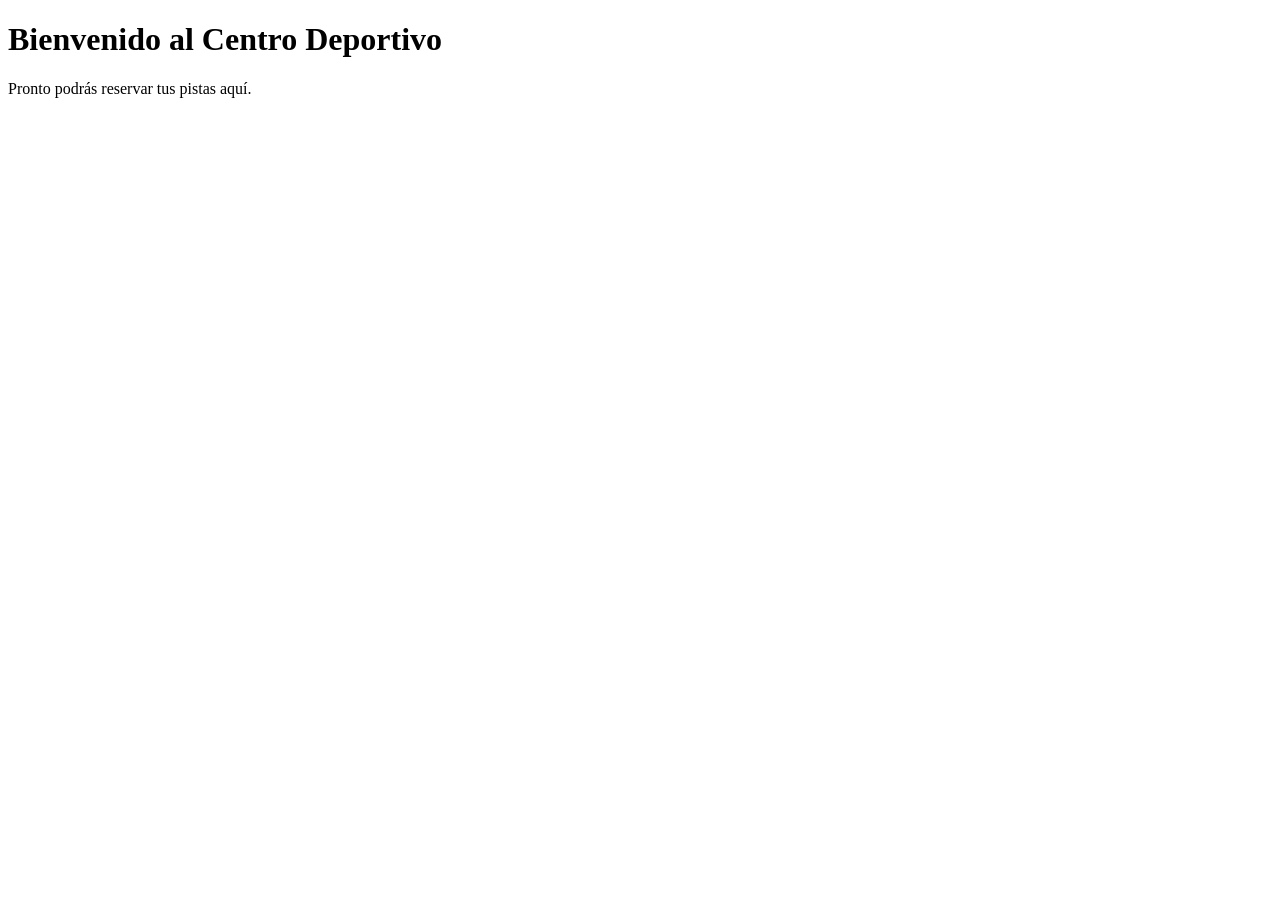
==== frontend/index.html @ 4c851cce "Merge branch 'main' of https://github.com/Javi9543/--CodeCenter--- into develop" ====
<!DOCTYPE html>
<html lang="es">
<head>
    <meta charset="UTF-8">
    <title>Reserva Deportiva</title>
    <link rel="stylesheet" href="css/style.css">
</head>
<body>
    <h1>Bienvenido al Centro Deportivo</h1>
    <p>Pronto podrás reservar tus pistas aquí.</p>
</body>
</html>
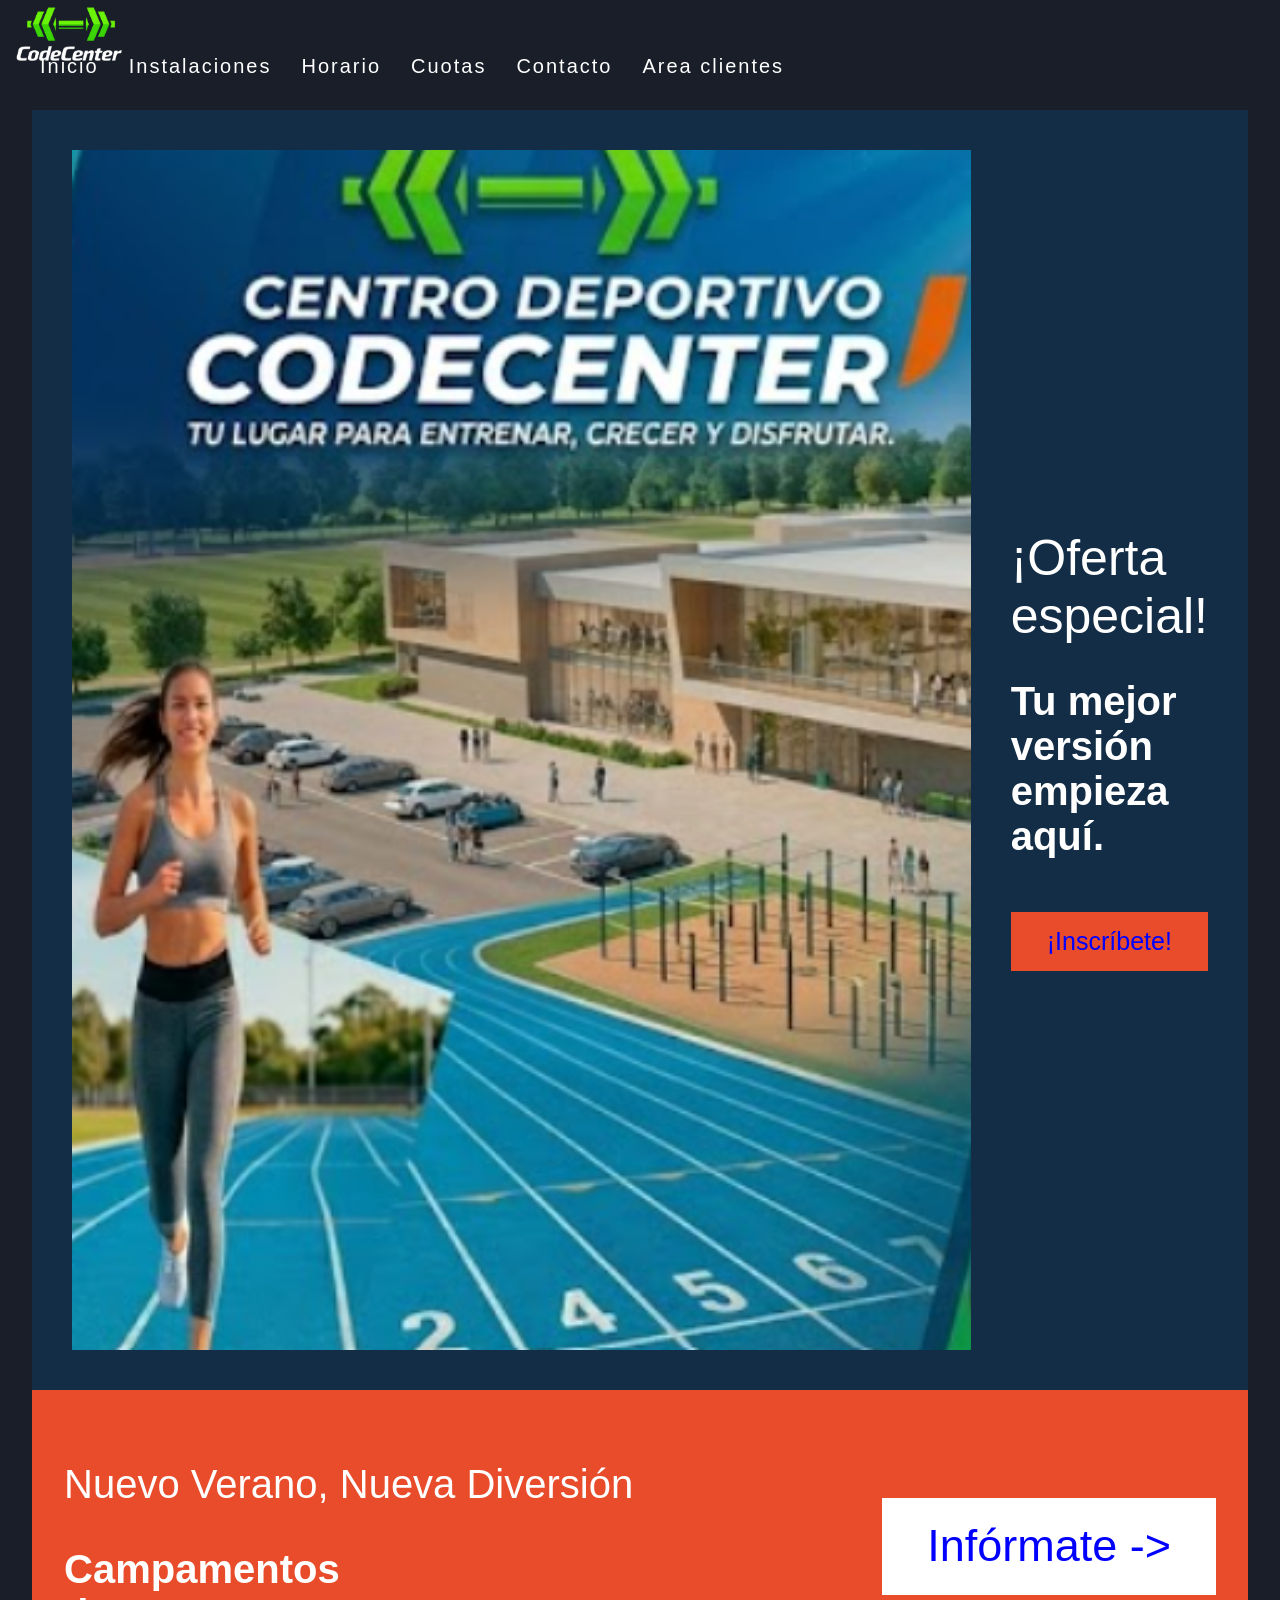
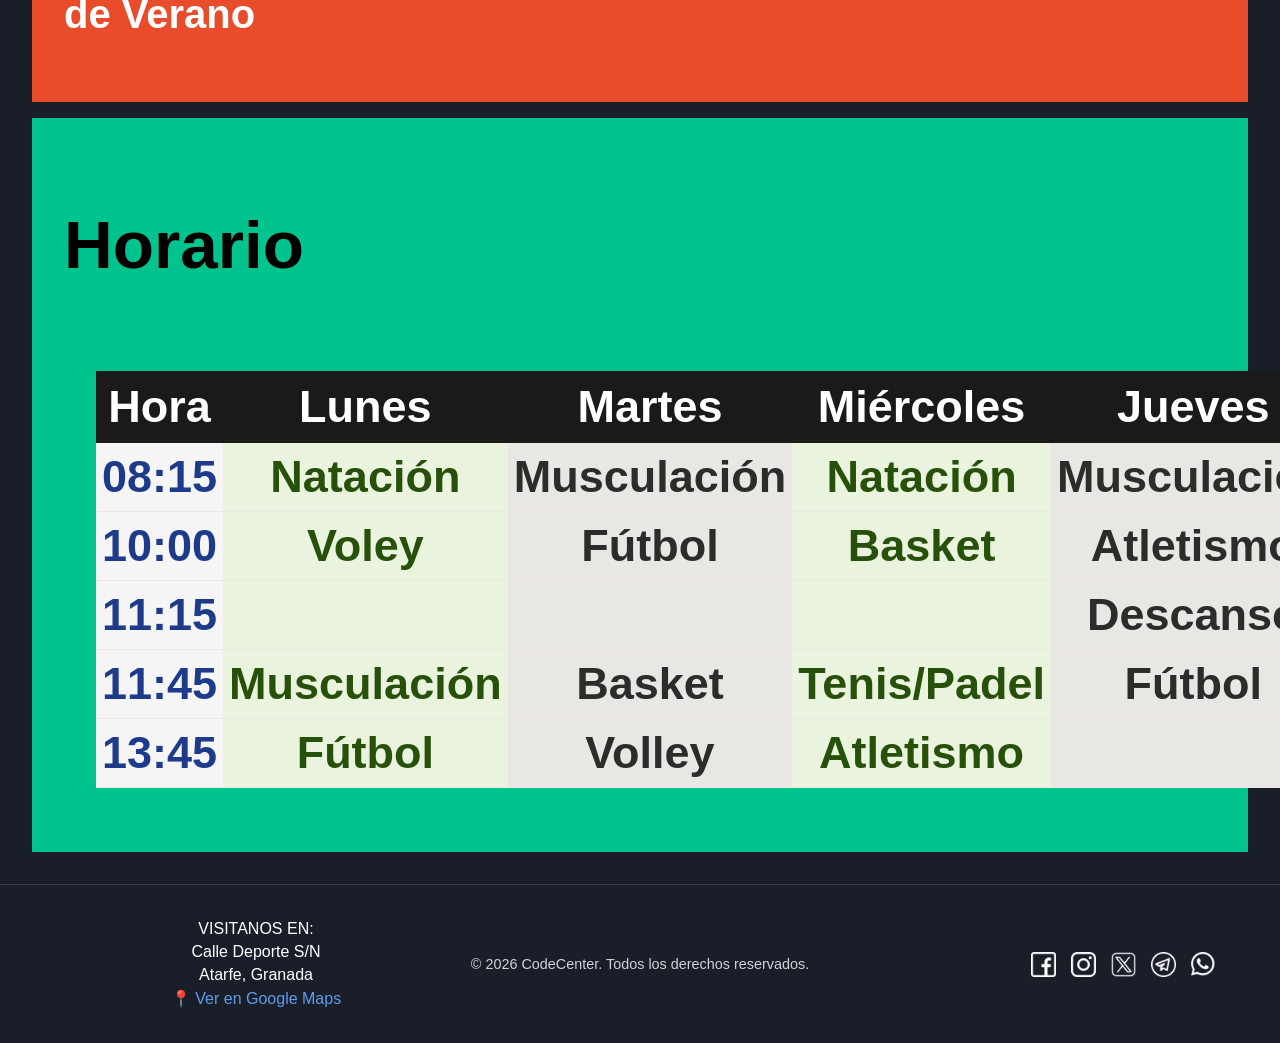
==== commit a8f7070b: "modificaciones para unificar el desastre" ====
--- a/frontend/index.html
+++ b/frontend/index.html
@@ -1,12 +1,191 @@
 <!DOCTYPE html>
 <html lang="es">
 <head>
-    <meta charset="UTF-8">
-    <title>Reserva Deportiva</title>
-    <link rel="stylesheet" href="css/style.css">
+  <meta charset="UTF-8" />
+  <meta name="viewport" content="width=device-width, initial-scale=1.0"/>
+  <link rel="stylesheet" href="./css/index.css">
+  <title>CodeCenter</title>
+
 </head>
 <body>
-    <h1>Bienvenido al Centro Deportivo</h1>
-    <p>Pronto podrás reservar tus pistas aquí.</p>
+
+  <nav class="navbar">
+
+        <div class="logo">
+            <img src="img/logo.png">
+        </div>
+
+        <ul class="nav-menu">
+            <li><a href="index.html">Inicio</a></li>
+            <li><a href="instalaciones.html">Instalaciones</a></li>
+            <li><a href="horario.html">Horario</a></li>
+            <li><a href="cuotas.html">Cuotas</a></li>
+            <li><a href="contacto.html">Contacto</a></li>
+            <li><a href="login.html">Area clientes</a></li>
+        </ul>
+
+        <div class="menu-toggle" id="mobile-menu">
+            <span></span>
+            <span></span>
+            <span></span>
+        </div>
+    </nav>
+  <nav>
+    
+<span></span>
+
+<span></span>
+
+<span></span>
+
+</div>
+
+</nav>
+  </nav>
+
+  <main>
+
+<section class="banner-promo">
+
+  <div class="banner-left">
+    <div class="banner-container">
+      <div class="carrusel">
+        <div class="carrusel-fotos">
+          <img src="imagenes/banner1.png" alt="Descripción 1">
+          <img src="imagenes/banner3.png" alt="Descripción 2">
+          <img src="imagenes/banner2.png" alt="Descripción 3">
+        </div>
+      </div>
+    </div>
+  </div>
+
+  <div class="banner-right">
+    <span class="banner-tag">¡Oferta especial!</span>
+    <h1 class="banner-title">Tu mejor<br>versión<br>empieza aquí.</h1>
+    <button class="btn-inscribete"><a href ="login.html">¡Inscríbete! </a></button>
+  </div>
+
+</section>
+
+</section>
+
+    <section class="campamentos">
+      <div>
+        <p class="camp-label">Nuevo Verano, Nueva Diversión</p>
+        <h2 class="camp-title">Campamentos<br/>de Verano</h2>
+      </div>
+      <button class="btn-informate"><a href="instalaciones.html">Infórmate -></a> </button>
+    </section>
+
+    <section class="horario-section">
+      <div class="horario-header">
+        <h2>Horario</h2>
+      </div>
+      <section class="horario-section">
+  <div class="horario-tabla-wrapper">
+    <table class="horario-tabla">
+      <thead>
+        <tr>
+          <th>Hora</th>
+          <th>Lunes</th>
+          <th>Martes</th>
+          <th>Miércoles</th>
+          <th>Jueves</th>
+          <th>Viernes</th>
+          <th>Sábado</th>
+          <th>Domingo</th>
+        </tr>
+      </thead>
+      <tbody>
+        <tr>
+          <td class="hora">08:15</td>
+          <td class="natacion">Natación</td>
+          <td class="musculacion">Musculación</td>
+          <td class="natacion">Natación</td>
+          <td class="musculacion">Musculación</td>
+          <td class="natacion">Natación</td>
+          <td class="musculacion">Fútbol</td>
+          <td class="natacion">Tennis/padel</td>
+          <td></td>
+        </tr>
+
+        <tr>
+          <td class="hora">10:00</td>
+          <td class="natacion">Voley</td>
+          <td class="musculacion">Fútbol</td>
+          <td class="natacion">Basket</td>
+          <td class="musculacion">Atletismo</td>
+          <td class="natacion">Musculación</td>
+          <td class="musculacion">Volley</td>
+          <td class="natacion">Fútbol</td>
+          <td></td>
+        </tr>
+
+           <tr>
+          <td class="hora">11:15</td>
+          <td class="natacion"></td>
+          <td class="musculacion"></td>
+          <td class="natacion"></td>
+          <td class="musculacion">Descanso</td>
+          <td class="natacion"></td>
+          <td class="musculacion"></td>
+          <td class="natacion"></td>
+          <td></td>
+        </tr>
+
+        <tr>
+          <td class="hora">11:45</td>
+          <td class="natacion">Musculación</td>
+          <td class="musculacion">Basket</td>
+          <td class="natacion">Tenis/Padel</td>
+          <td class="musculacion">Fútbol</td>
+          <td class="natacion">Volley</td>
+          <td class="musculacion">Musculación</td>
+          <td class="natacion">Natación</td>
+          <td></td>
+        </tr>
+
+           <tr>
+          <td class="hora">13:45</td>
+          <td class="natacion">Fútbol</td>
+          <td class="musculacion">Volley</td>
+          <td class="natacion">Atletismo</td>
+          <td class="musculacion"></td>
+          <td class="natacion">Tenis/Padel</td>
+          <td class="musculacion">Natación</td>
+          <td class="natacion">Musculación</td>
+          <td></td>
+        </tr>
+        
+      </tbody>
+    </table>
+  </div>
+</section>
+      <div class="horario-futbol">
+     </div>
+    
+
+  </main>
+
+  <footer>
+        <address >
+            <p>VISITANOS EN:</p>
+            <p>Calle Deporte S/N</p>
+            <p>Atarfe, Granada</p>
+            <p><a href="https://maps.app.goo.gl/YENijyQXo9Ayx89B7" target="_blank" style="color: #5D9CEC; text-decoration: none;">📍 Ver en Google Maps</a></p>
+        </address>
+
+        <div class="footer-centro">
+            <p>&copy; 2026 CodeCenter. Todos los derechos reservados.</p>
+        </div>
+
+        <div class="footer-redes">
+            <img src="img/facebook.png" alt="FB">
+            <img src="img/instagram.png" alt="IG">
+            <img src="img/twiter.png" alt="TW">
+            <img src="img/telegram.png"  alt="TG">
+            <img src="img/whatsapp.png" alt="WA">
+        </div>
+    </footer>
 </body>
-</html>
+</html>
--- a/frontend/css/index.css
+++ b/frontend/css/index.css
@@ -0,0 +1,327 @@
+
+body {
+  font-family: 'DM Sans', sans-serif;
+  background-color: #191E29;
+  margin: 0;
+}
+* --- Menú superior --- */
+.navbar {
+    display: flex;
+    justify-content: space-between;
+    align-items: center;
+    background-color: #191e29; 
+    padding: 0.5rem 5%;
+    color: white;
+    position: sticky;
+    top: 0;
+    z-index: 1000;
+}
+
+.logo img {
+    height: 70px;
+    display: block;
+}
+
+.nav-menu {
+    display: flex;
+    list-style: none;
+    gap: 30px;
+    margin: 0;
+}
+
+.usuario-logeado{
+    margin-left: 21vw; /* Esto crea un hueco flexible que empuja al usuario a la derecha */
+}
+
+.nav-menu a {
+    text-decoration: none;
+    cursor: pointer;
+    font-weight: 500;
+    transition: color 0.3s;
+    font-size: 1.25rem;
+    color:white;
+    letter-spacing: 2px;
+    display: block; 
+    position: relative;
+    z-index: 10;
+}
+
+.nav-menu a:hover {
+    color: grey;
+}
+
+@keyframes carrusel-automatico {
+  0%, 25% { transform: translateX(0); }
+  33%, 58% { transform: translateX(-33.333%); }
+  66%, 91% { transform: translateX(-66.666%); }
+  100% { transform: translateX(0); }
+}
+.logo { 
+  height: 55px;   
+  font-size: 50px;       
+  width: auto;
+  display: block;
+  color:#01C38D;
+}
+
+.nav-nav {
+  display: flex;
+  gap: 1.5em;
+  list-style: none;
+  color:#01C38D;
+  font-size: 25px;
+  cursor: pointer;
+  font-weight: 200;
+  transition: color 0.3s;
+  text-transform: uppercase;
+  z-index: 10;
+  justify-content: space-between;
+}
+
+
+.nav-nav li {
+  display: flex;
+  align-items: center;
+  color: #01C38D;
+  margin-right: 50px;
+  transition: color 0.3s;
+}
+
+a {
+  color:blue;
+  text-decoration: none;
+}
+
+.navi {
+    font-family:bold;
+    display: flex;
+    list-style: none;
+    gap: 60px;
+    color:blue;
+}
+
+nav img {
+  height: 200px;    
+  display: block;
+  margin-right: 30em;
+}
+
+.nav-links a {
+  color: #ccc;
+  text-decoration: none;
+  font-size: 0.9em;
+}
+
+.nav-links a:hover {
+  color: #01C38D;
+}
+.banner-promo {
+  display: flex;
+  justify-content: center;
+  align-items: center;
+  gap: 40px;
+  background: #132D46;
+  padding: 40px;
+  min-height: 70vh;
+}
+
+.banner-left {
+  display: flex;
+  flex-direction: column;
+  align-items: center;
+}
+
+.banner-container {
+  display: flex;
+  justify-content: center;
+  align-items: center;
+}
+
+.carrusel {
+  width: 100%;
+  height: 1200px;
+  overflow: hidden;
+}
+
+.carrusel-fotos {
+  display: flex;
+  width: 300%;
+  height: 100%;
+  animation: carrusel-automatico 12s infinite ease-in-out;
+}
+
+.carrusel-fotos img {
+  width: 53.333%;
+  height: 100%;
+  object-fit: cover;
+  object-position: center;
+}
+
+.banner-sub {
+  margin-top: 20px;
+  color: white;
+  font-size: 20px;
+  text-align: center;
+}
+
+.banner-right {
+  display: flex;
+  flex-direction: column;
+  justify-content: center;
+}
+
+.btn-inscribete {
+  margin-top: 20px;
+  background: #e84c2b;
+  color: white;
+  border: none;
+  padding: 15px 25px;
+  font-size: 25px;
+  cursor: pointer;
+}
+
+main {
+  padding: 2em;
+}
+
+.banner-tag {
+ font-size: 50px;
+ color: white;
+}
+
+.banner-title {
+  font-family: 'Syne', sans-serif;
+  font-size: 2.5rem;
+  color: white;
+}
+
+.banner-title em {
+  color: #e84c2b;
+  font-style: normal;
+}
+
+
+.campamentos {
+  background: #e84c2b;
+  color: white;
+  padding: 2em;
+  margin-bottom: 1em;
+  display: flex;
+  justify-content: space-between;
+  align-items: center;
+}
+.camp-label {
+  font-size: 40px;
+}
+
+.camp-title {
+  font-size: 40px;
+}
+
+.btn-informate {
+  background: white;
+  color: #e84c2b;
+  border: none;
+  padding: 0.5em 1em;
+  cursor: pointer;
+  font-size: 45px;
+}
+
+
+.horario-section {
+  background: #01C38D;
+  padding: 2rem;
+}
+
+.horario-header {
+  font-size: 45px;
+}
+
+.horario-tabla { width: 100%; border-collapse: collapse; font-size: 45px; }
+
+.horario-tabla th {
+  background: #1a1a18;
+  color: white;
+  padding: 10px 8px;
+  text-align: center;
+}
+
+.horario-tabla td {
+  padding: 8px 6px;
+  text-align: center;
+  border-bottom: 1px solid #ebe8e0;
+  font-weight: 600;
+}
+
+.horario-tabla td.hora        { background: whitesmoke; color: #1e3a8a; }
+.horario-tabla td.futbol      { background: #DBEAFE; color: #1e3a8a; }
+.horario-tabla td.basket      { background: #FAECE7; color: #712B13; }
+.horario-tabla td.padel       { background: #E1F5EE; color: #085041; }
+.horario-tabla td.tenis       { background: #EEEDFE; color: #3C3489; }
+.horario-tabla td.voley       { background: #FBEAF0; color: #72243E; }
+.horario-tabla td.atletismo   { background: #FAEEDA; color: #633806; }
+.horario-tabla td.natacion    { background: #EAF3DE; color: #27500A; }
+.horario-tabla td.musculacion { background: #e8e7e4; color: #2C2C2A; }
+
+/* --- FOOTER --- */
+footer {
+    background-color: #191e29;
+    color: white;
+    padding: 30px 5%;
+    display: flex; /* Activamos el modo flexible */
+    justify-content: space-between; /* Uno a cada punta y otro al centro */
+    align-items: center; /* Centrados verticalmente entre sí */
+    border-top: 1px solid #2c3e50;
+}
+
+/* 1. Bloque Dirección */
+footer address{
+    font-style: normal; /* Para que el texto de address no salga en cursiva */
+    flex: 1; /* Ocupa 1 parte del espacio */
+    text-align: center;
+}
+
+address p {
+    margin: 5px 0;
+}
+
+/* 2. Bloque Centro (Copyright) */
+.footer-centro {
+    flex: 1;
+    text-align: center;
+    font-size: 0.9rem;
+    opacity: 0.8;
+}
+
+/* 3. Bloque Redes (Derecha) */
+.footer-redes {
+    flex: 1;
+    display: flex;
+    justify-content: flex-end; /* Empuja los iconos a la derecha del todo */
+    gap: 15px; /* Espacio entre iconos */
+}
+
+.footer-redes img {
+    width: 25px; /* Tamaño de los iconos */
+    height: 25px;
+    filter: brightness(0) invert(1); /* Truco: pone los iconos negros en blanco */
+    transition: transform 0.3s ease;
+}
+
+.footer-redes img:hover {
+    transform: scale(1.2); /* Se agrandan un poquito al pasar el ratón */
+}
+
+/* El enlace del mail en azulito como tus tarjetas */
+.footer-contacto a {
+    color: #5D9CEC;
+    text-decoration: none;
+}
+
+/* Responsive para pantallas pequeñas */
+@media (max-width: 768px) {
+    .footer-content {
+        flex-direction: column;
+        text-align: center;
+    }
+}
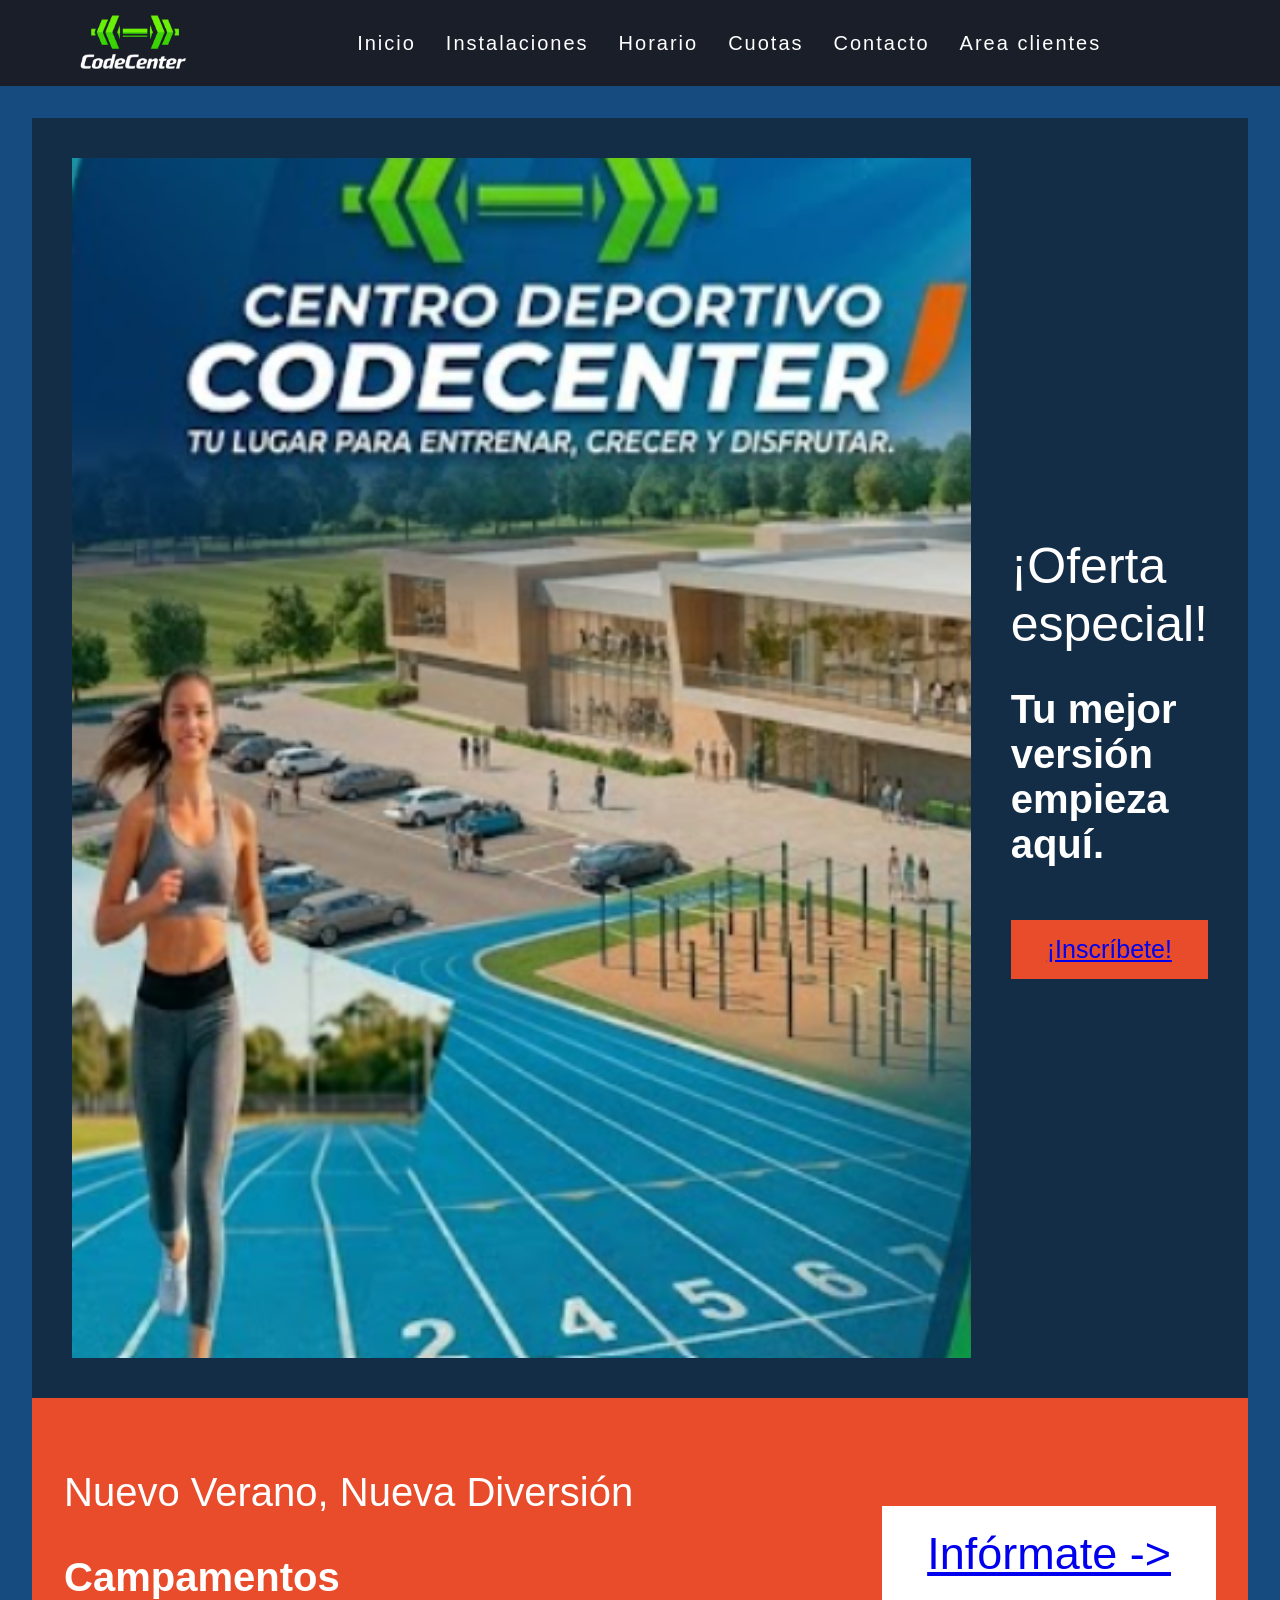
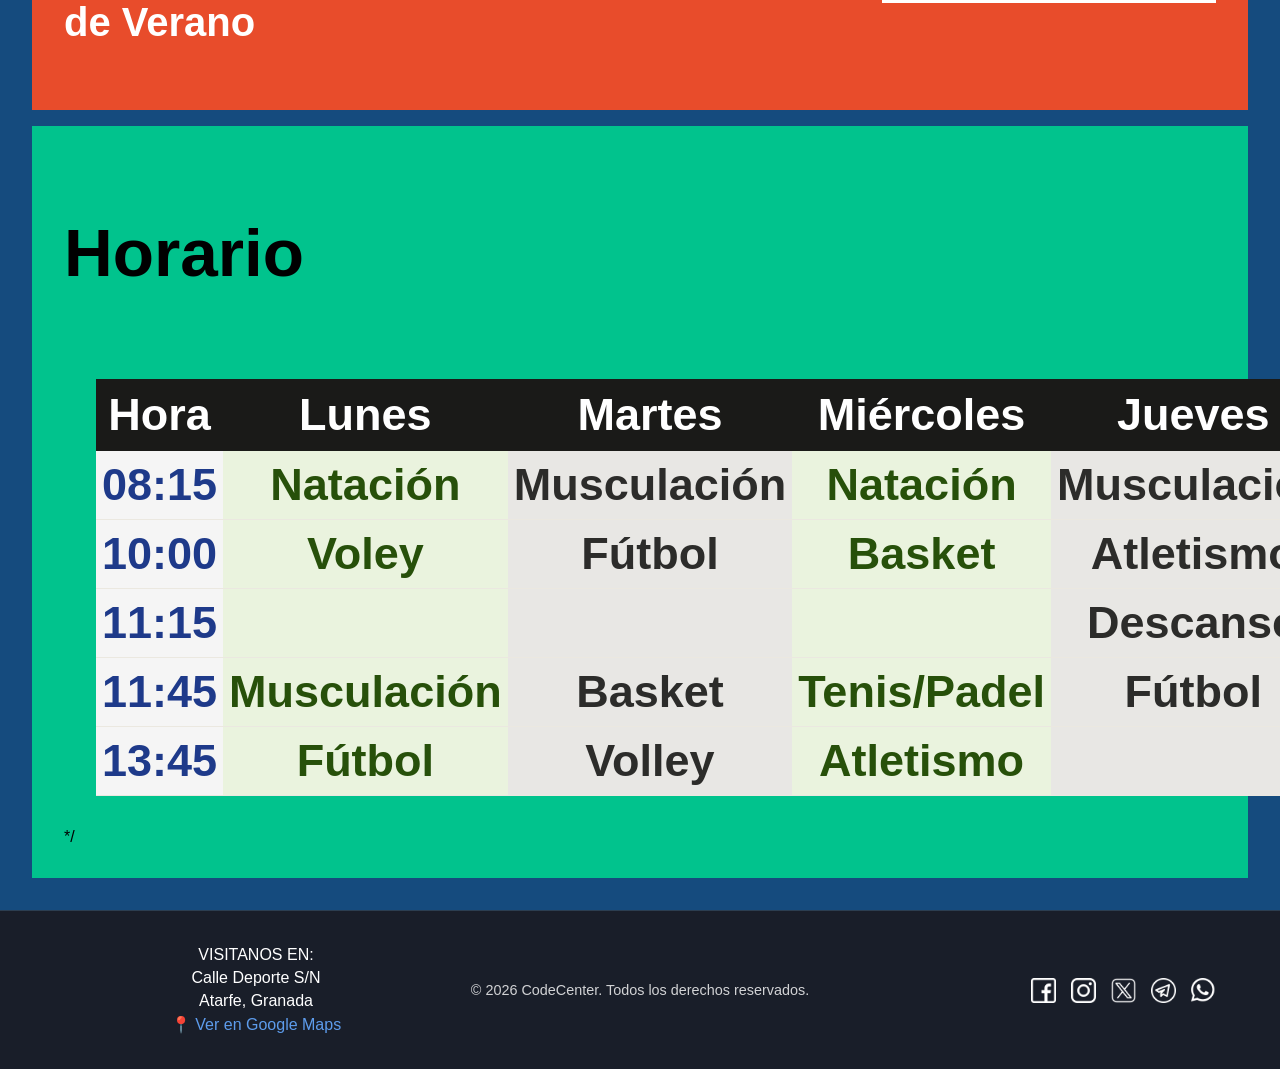
==== commit 7bd23543: "ajusto componentes.js en el cual, creo aqui la barra de navegacion y el footer, para llamarlo desde " ====
--- a/frontend/index.html
+++ b/frontend/index.html
@@ -3,189 +3,143 @@
 <head>
   <meta charset="UTF-8" />
   <meta name="viewport" content="width=device-width, initial-scale=1.0"/>
-  <link rel="stylesheet" href="./css/index.css">
+  <link rel="stylesheet" href="css/index.css">
+  <link rel="stylesheet" href="css/global.css">
   <title>CodeCenter</title>
 
 </head>
+
 <body>
 
-  <nav class="navbar">
+  <header data-nav="general"></header>
+    
 
-        <div class="logo">
-            <img src="img/logo.png">
-        </div>
+    <main>
 
-        <ul class="nav-menu">
-            <li><a href="index.html">Inicio</a></li>
-            <li><a href="instalaciones.html">Instalaciones</a></li>
-            <li><a href="horario.html">Horario</a></li>
-            <li><a href="cuotas.html">Cuotas</a></li>
-            <li><a href="contacto.html">Contacto</a></li>
-            <li><a href="login.html">Area clientes</a></li>
-        </ul>
+  <section class="banner-promo">
 
-        <div class="menu-toggle" id="mobile-menu">
-            <span></span>
-            <span></span>
-            <span></span>
-        </div>
-    </nav>
-  <nav>
-    
-<span></span>
-
-<span></span>
-
-<span></span>
-
-</div>
-
-</nav>
-  </nav>
-
-  <main>
-
-<section class="banner-promo">
-
-  <div class="banner-left">
-    <div class="banner-container">
-      <div class="carrusel">
-        <div class="carrusel-fotos">
-          <img src="imagenes/banner1.png" alt="Descripción 1">
-          <img src="imagenes/banner3.png" alt="Descripción 2">
-          <img src="imagenes/banner2.png" alt="Descripción 3">
+    <div class="banner-left">
+      <div class="banner-container">
+        <div class="carrusel">
+          <div class="carrusel-fotos">
+            <img src="imagenes/banner1.png" alt="Descripción 1">
+            <img src="imagenes/banner3.png" alt="Descripción 2">
+            <img src="imagenes/banner2.png" alt="Descripción 3">
+          </div>
         </div>
       </div>
     </div>
-  </div>
 
-  <div class="banner-right">
-    <span class="banner-tag">¡Oferta especial!</span>
-    <h1 class="banner-title">Tu mejor<br>versión<br>empieza aquí.</h1>
-    <button class="btn-inscribete"><a href ="login.html">¡Inscríbete! </a></button>
-  </div>
+    <div class="banner-right">
+      <span class="banner-tag">¡Oferta especial!</span>
+      <h1 class="banner-title">Tu mejor<br>versión<br>empieza aquí.</h1>
+      <button class="btn-inscribete"><a href ="login.html">¡Inscríbete! </a></button>
+    </div>
 
-</section>
+  </section>
 
-</section>
+  <section class="campamentos">
+    <div>
+      <p class="camp-label">Nuevo Verano, Nueva Diversión</p>
+      <h2 class="camp-title">Campamentos<br/>de Verano</h2>
+    </div>
+    <button class="btn-informate"><a href="instalaciones.html">Infórmate -></a> </button>
+  </section>    
 
-    <section class="campamentos">
-      <div>
-        <p class="camp-label">Nuevo Verano, Nueva Diversión</p>
-        <h2 class="camp-title">Campamentos<br/>de Verano</h2>
+  <section class="horario-section">
+    <div class="horario-header">
+        <h2>Horario</h2>
+    </div>
+    <section class="horario-section">
+    
+          <div class="horario-tabla-wrapper">
+      <table class="horario-tabla">
+        <thead>
+          <tr>
+            <th>Hora</th>
+            <th>Lunes</th>
+            <th>Martes</th>
+            <th>Miércoles</th>
+            <th>Jueves</th>
+            <th>Viernes</th>
+            <th>Sábado</th>
+            <th>Domingo</th>
+          </tr>
+        </thead>
+        <tbody>
+          <tr>
+            <td class="hora">08:15</td>
+            <td class="natacion">Natación</td>
+            <td class="musculacion">Musculación</td>
+            <td class="natacion">Natación</td>
+            <td class="musculacion">Musculación</td>
+            <td class="natacion">Natación</td>
+            <td class="musculacion">Fútbol</td>
+            <td class="natacion">Tennis/padel</td>
+            <td></td>
+          </tr>
+
+          <tr>
+            <td class="hora">10:00</td>
+            <td class="natacion">Voley</td>
+            <td class="musculacion">Fútbol</td>
+            <td class="natacion">Basket</td>
+            <td class="musculacion">Atletismo</td>
+            <td class="natacion">Musculación</td>
+            <td class="musculacion">Volley</td>
+            <td class="natacion">Fútbol</td>
+            <td></td>
+          </tr>
+
+            <tr>
+            <td class="hora">11:15</td>
+            <td class="natacion"></td>
+            <td class="musculacion"></td>
+            <td class="natacion"></td>
+            <td class="musculacion">Descanso</td>
+            <td class="natacion"></td>
+            <td class="musculacion"></td>
+            <td class="natacion"></td>
+            <td></td>
+          </tr>
+
+          <tr>
+            <td class="hora">11:45</td>
+            <td class="natacion">Musculación</td>
+            <td class="musculacion">Basket</td>
+            <td class="natacion">Tenis/Padel</td>
+            <td class="musculacion">Fútbol</td>
+            <td class="natacion">Volley</td>
+            <td class="musculacion">Musculación</td>
+            <td class="natacion">Natación</td>
+            <td></td>
+          </tr>
+
+            <tr>
+            <td class="hora">13:45</td>
+            <td class="natacion">Fútbol</td>
+            <td class="musculacion">Volley</td>
+            <td class="natacion">Atletismo</td>
+            <td class="musculacion"></td>
+            <td class="natacion">Tenis/Padel</td>
+            <td class="musculacion">Natación</td>
+            <td class="natacion">Musculación</td>
+            <td></td>
+          </tr>
+          
+        </tbody>
+      </table>
+    </div>
+  </section>
+        <div class="horario-futbol">
       </div>
-      <button class="btn-informate"><a href="instalaciones.html">Infórmate -></a> </button>
-    </section>
+      */
 
-    <section class="horario-section">
-      <div class="horario-header">
-        <h2>Horario</h2>
-      </div>
-      <section class="horario-section">
-  <div class="horario-tabla-wrapper">
-    <table class="horario-tabla">
-      <thead>
-        <tr>
-          <th>Hora</th>
-          <th>Lunes</th>
-          <th>Martes</th>
-          <th>Miércoles</th>
-          <th>Jueves</th>
-          <th>Viernes</th>
-          <th>Sábado</th>
-          <th>Domingo</th>
-        </tr>
-      </thead>
-      <tbody>
-        <tr>
-          <td class="hora">08:15</td>
-          <td class="natacion">Natación</td>
-          <td class="musculacion">Musculación</td>
-          <td class="natacion">Natación</td>
-          <td class="musculacion">Musculación</td>
-          <td class="natacion">Natación</td>
-          <td class="musculacion">Fútbol</td>
-          <td class="natacion">Tennis/padel</td>
-          <td></td>
-        </tr>
+    </main>
 
-        <tr>
-          <td class="hora">10:00</td>
-          <td class="natacion">Voley</td>
-          <td class="musculacion">Fútbol</td>
-          <td class="natacion">Basket</td>
-          <td class="musculacion">Atletismo</td>
-          <td class="natacion">Musculación</td>
-          <td class="musculacion">Volley</td>
-          <td class="natacion">Fútbol</td>
-          <td></td>
-        </tr>
+  <footer></footer>
 
-           <tr>
-          <td class="hora">11:15</td>
-          <td class="natacion"></td>
-          <td class="musculacion"></td>
-          <td class="natacion"></td>
-          <td class="musculacion">Descanso</td>
-          <td class="natacion"></td>
-          <td class="musculacion"></td>
-          <td class="natacion"></td>
-          <td></td>
-        </tr>
+  <script src="js/componentes.js"></script>
 
-        <tr>
-          <td class="hora">11:45</td>
-          <td class="natacion">Musculación</td>
-          <td class="musculacion">Basket</td>
-          <td class="natacion">Tenis/Padel</td>
-          <td class="musculacion">Fútbol</td>
-          <td class="natacion">Volley</td>
-          <td class="musculacion">Musculación</td>
-          <td class="natacion">Natación</td>
-          <td></td>
-        </tr>
-
-           <tr>
-          <td class="hora">13:45</td>
-          <td class="natacion">Fútbol</td>
-          <td class="musculacion">Volley</td>
-          <td class="natacion">Atletismo</td>
-          <td class="musculacion"></td>
-          <td class="natacion">Tenis/Padel</td>
-          <td class="musculacion">Natación</td>
-          <td class="natacion">Musculación</td>
-          <td></td>
-        </tr>
-        
-      </tbody>
-    </table>
-  </div>
-</section>
-      <div class="horario-futbol">
-     </div>
-    
-
-  </main>
-
-  <footer>
-        <address >
-            <p>VISITANOS EN:</p>
-            <p>Calle Deporte S/N</p>
-            <p>Atarfe, Granada</p>
-            <p><a href="https://maps.app.goo.gl/YENijyQXo9Ayx89B7" target="_blank" style="color: #5D9CEC; text-decoration: none;">📍 Ver en Google Maps</a></p>
-        </address>
-
-        <div class="footer-centro">
-            <p>&copy; 2026 CodeCenter. Todos los derechos reservados.</p>
-        </div>
-
-        <div class="footer-redes">
-            <img src="img/facebook.png" alt="FB">
-            <img src="img/instagram.png" alt="IG">
-            <img src="img/twiter.png" alt="TW">
-            <img src="img/telegram.png"  alt="TG">
-            <img src="img/whatsapp.png" alt="WA">
-        </div>
-    </footer>
 </body>
 </html>
--- a/frontend/css/index.css
+++ b/frontend/css/index.css
@@ -1,54 +1,5 @@
 
-body {
-  font-family: 'DM Sans', sans-serif;
-  background-color: #191E29;
-  margin: 0;
-}
-* --- Menú superior --- */
-.navbar {
-    display: flex;
-    justify-content: space-between;
-    align-items: center;
-    background-color: #191e29; 
-    padding: 0.5rem 5%;
-    color: white;
-    position: sticky;
-    top: 0;
-    z-index: 1000;
-}
 
-.logo img {
-    height: 70px;
-    display: block;
-}
-
-.nav-menu {
-    display: flex;
-    list-style: none;
-    gap: 30px;
-    margin: 0;
-}
-
-.usuario-logeado{
-    margin-left: 21vw; /* Esto crea un hueco flexible que empuja al usuario a la derecha */
-}
-
-.nav-menu a {
-    text-decoration: none;
-    cursor: pointer;
-    font-weight: 500;
-    transition: color 0.3s;
-    font-size: 1.25rem;
-    color:white;
-    letter-spacing: 2px;
-    display: block; 
-    position: relative;
-    z-index: 10;
-}
-
-.nav-menu a:hover {
-    color: grey;
-}
 
 @keyframes carrusel-automatico {
   0%, 25% { transform: translateX(0); }
@@ -56,65 +7,7 @@
   66%, 91% { transform: translateX(-66.666%); }
   100% { transform: translateX(0); }
 }
-.logo { 
-  height: 55px;   
-  font-size: 50px;       
-  width: auto;
-  display: block;
-  color:#01C38D;
-}
 
-.nav-nav {
-  display: flex;
-  gap: 1.5em;
-  list-style: none;
-  color:#01C38D;
-  font-size: 25px;
-  cursor: pointer;
-  font-weight: 200;
-  transition: color 0.3s;
-  text-transform: uppercase;
-  z-index: 10;
-  justify-content: space-between;
-}
-
-
-.nav-nav li {
-  display: flex;
-  align-items: center;
-  color: #01C38D;
-  margin-right: 50px;
-  transition: color 0.3s;
-}
-
-a {
-  color:blue;
-  text-decoration: none;
-}
-
-.navi {
-    font-family:bold;
-    display: flex;
-    list-style: none;
-    gap: 60px;
-    color:blue;
-}
-
-nav img {
-  height: 200px;    
-  display: block;
-  margin-right: 30em;
-}
-
-.nav-links a {
-  color: #ccc;
-  text-decoration: none;
-  font-size: 0.9em;
-}
-
-.nav-links a:hover {
-  color: #01C38D;
-}
 .banner-promo {
   display: flex;
   justify-content: center;
@@ -263,60 +156,6 @@
 .horario-tabla td.natacion    { background: #EAF3DE; color: #27500A; }
 .horario-tabla td.musculacion { background: #e8e7e4; color: #2C2C2A; }
 
-/* --- FOOTER --- */
-footer {
-    background-color: #191e29;
-    color: white;
-    padding: 30px 5%;
-    display: flex; /* Activamos el modo flexible */
-    justify-content: space-between; /* Uno a cada punta y otro al centro */
-    align-items: center; /* Centrados verticalmente entre sí */
-    border-top: 1px solid #2c3e50;
-}
-
-/* 1. Bloque Dirección */
-footer address{
-    font-style: normal; /* Para que el texto de address no salga en cursiva */
-    flex: 1; /* Ocupa 1 parte del espacio */
-    text-align: center;
-}
-
-address p {
-    margin: 5px 0;
-}
-
-/* 2. Bloque Centro (Copyright) */
-.footer-centro {
-    flex: 1;
-    text-align: center;
-    font-size: 0.9rem;
-    opacity: 0.8;
-}
-
-/* 3. Bloque Redes (Derecha) */
-.footer-redes {
-    flex: 1;
-    display: flex;
-    justify-content: flex-end; /* Empuja los iconos a la derecha del todo */
-    gap: 15px; /* Espacio entre iconos */
-}
-
-.footer-redes img {
-    width: 25px; /* Tamaño de los iconos */
-    height: 25px;
-    filter: brightness(0) invert(1); /* Truco: pone los iconos negros en blanco */
-    transition: transform 0.3s ease;
-}
-
-.footer-redes img:hover {
-    transform: scale(1.2); /* Se agrandan un poquito al pasar el ratón */
-}
-
-/* El enlace del mail en azulito como tus tarjetas */
-.footer-contacto a {
-    color: #5D9CEC;
-    text-decoration: none;
-}
 
 /* Responsive para pantallas pequeñas */
 @media (max-width: 768px) {
--- a/frontend/css/global.css
+++ b/frontend/css/global.css
@@ -0,0 +1,136 @@
+* {
+    box-sizing: border-box;
+    font-family: 'Segoe UI', Tahoma, Geneva, Verdana, sans-serif;
+}
+
+body {
+  margin: 0;
+  background-color: #154b7e;
+  font-family: Arial, sans-serif;
+}
+
+.body-cliente {
+  margin: 0;
+  background-color: #e4e3e3;
+}
+
+.contenedor {
+  display: flex;
+  justify-content: center;
+  align-items: stretch;
+  gap: 60px;
+  padding: 100px 8%;
+  min-height: 100vh;
+  box-sizing: border-box;
+}
+
+/* --- Menú superior --- */
+.navbar {
+    display: flex;
+    justify-content: space-between;
+    align-items: center;
+    background-color: #191e29; 
+    padding: 0.5rem 5%;
+    color: white;
+    position: sticky;
+    top: 0;
+    z-index: 1000;
+}
+
+.logo img {
+    height: 70px;
+    display: block;
+}
+
+.nav-menu {
+    display: flex;
+    list-style: none;
+    gap: 30px;
+    margin: 0;
+}
+
+.usuario-logeado{
+    margin-left: 21vw; /* Esto crea un hueco flexible que empuja al usuario a la derecha */
+}
+
+.nav-menu a {
+    text-decoration: none;
+    cursor: pointer;
+    font-weight: 500;
+    transition: color 0.3s;
+    font-size: 1.25rem;
+    color:white;
+    letter-spacing: 2px;
+    display: block; 
+    position: relative;
+    z-index: 10;
+}
+
+.nav-menu a:hover {
+    color: grey;
+}
+
+
+
+/* --- FOOTER --- */
+footer {
+    background-color: #191e29;
+    color: white;
+    padding: 30px 5%;
+    display: flex; /* Activamos el modo flexible */
+    justify-content: space-between; /* Uno a cada punta y otro al centro */
+    align-items: center; /* Centrados verticalmente entre sí */
+    border-top: 1px solid #2c3e50;
+}
+
+/* 1. Bloque Dirección */
+footer address{
+    font-style: normal; /* Para que el texto de address no salga en cursiva */
+    flex: 1; /* Ocupa 1 parte del espacio */
+    text-align: center;
+}
+
+address p {
+    margin: 5px 0;
+}
+
+/* 2. Bloque Centro (Copyright) */
+.footer-centro {
+    flex: 1;
+    text-align: center;
+    font-size: 0.9rem;
+    opacity: 0.8;
+}
+
+/* 3. Bloque Redes (Derecha) */
+.footer-redes {
+    flex: 1;
+    display: flex;
+    justify-content: flex-end; /* Empuja los iconos a la derecha del todo */
+    gap: 15px; /* Espacio entre iconos */
+}
+
+.footer-redes img {
+    width: 25px; /* Tamaño de los iconos */
+    height: 25px;
+    filter: brightness(0) invert(1); /* Truco: pone los iconos negros en blanco */
+    transition: transform 0.3s ease;
+}
+
+.footer-redes img:hover {
+    transform: scale(1.2); /* Se agrandan un poquito al pasar el ratón */
+}
+
+/* El enlace del mail en azulito como tus tarjetas */
+.footer-contacto a {
+    color: #5D9CEC;
+    text-decoration: none;
+}
+
+/* Responsive para pantallas pequeñas */
+@media (max-width: 768px) {
+    .footer-content {
+        flex-direction: column;
+        text-align: center;
+    }
+}
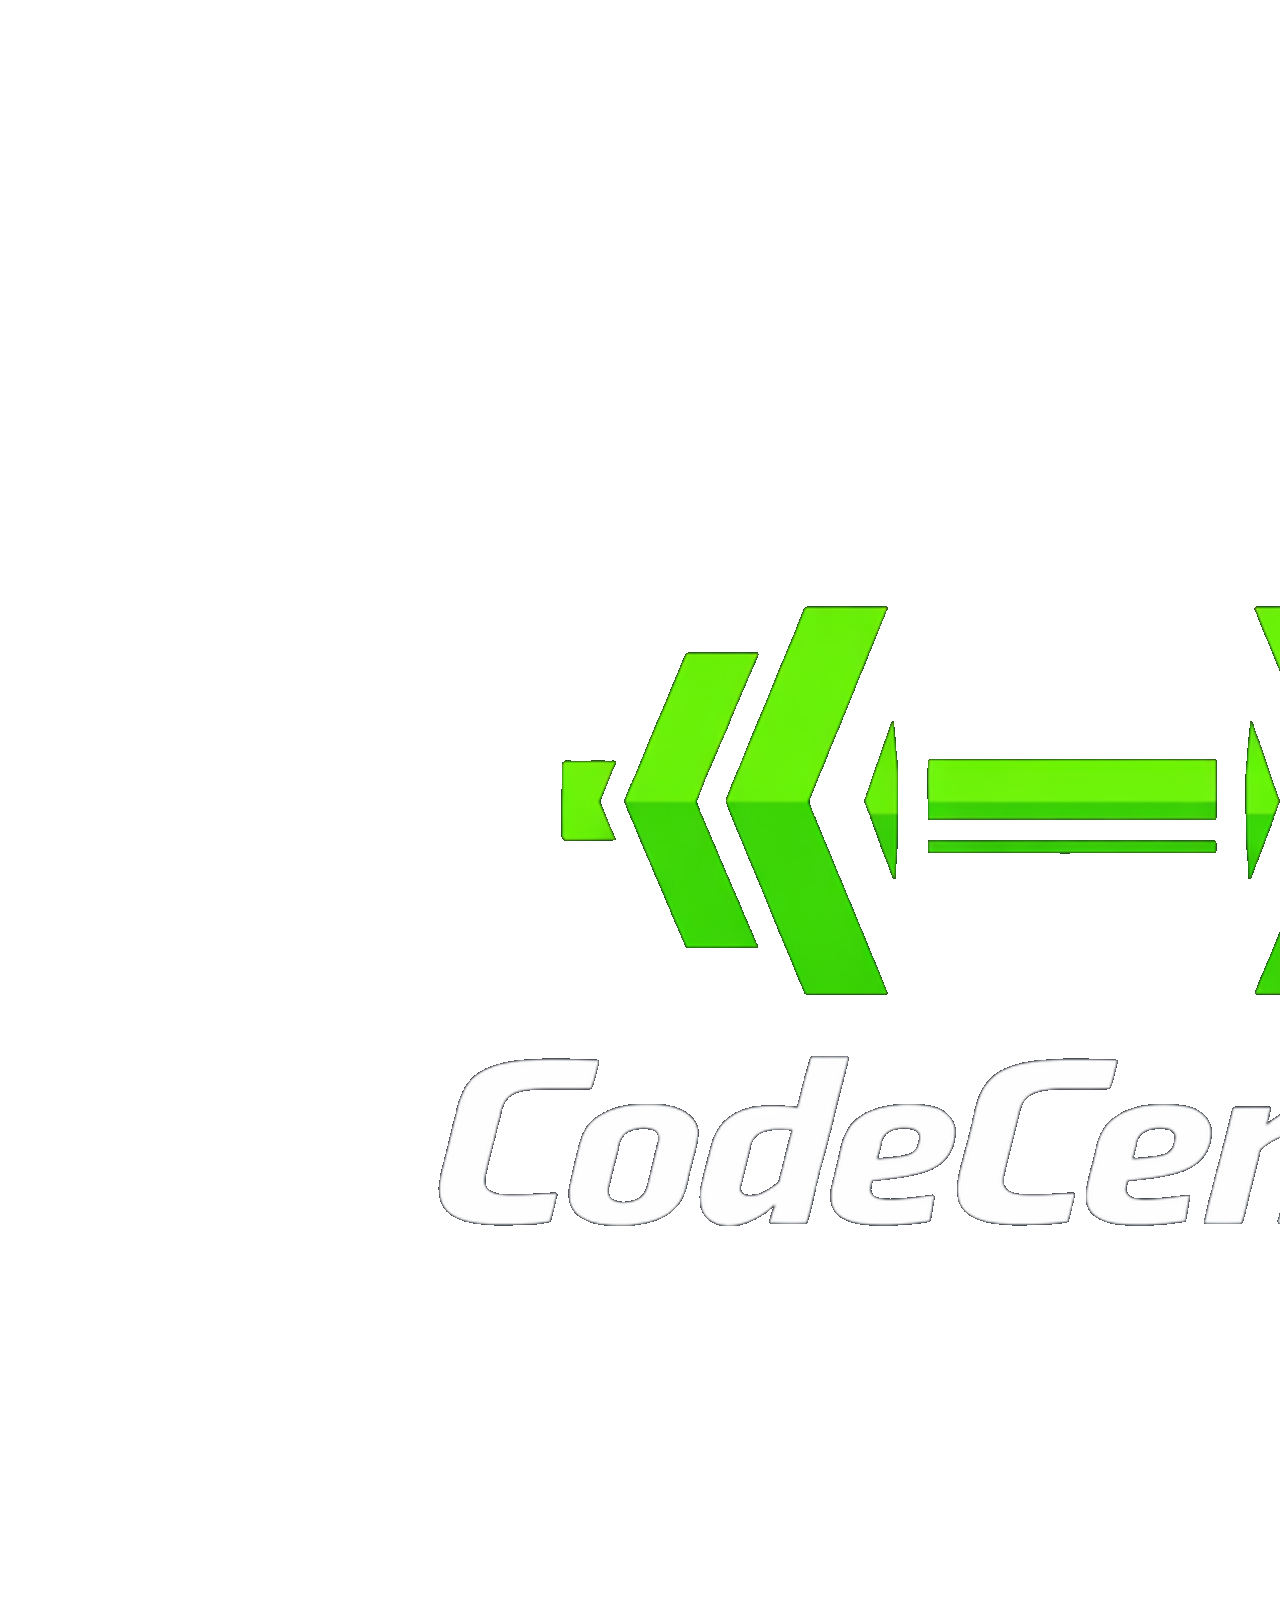
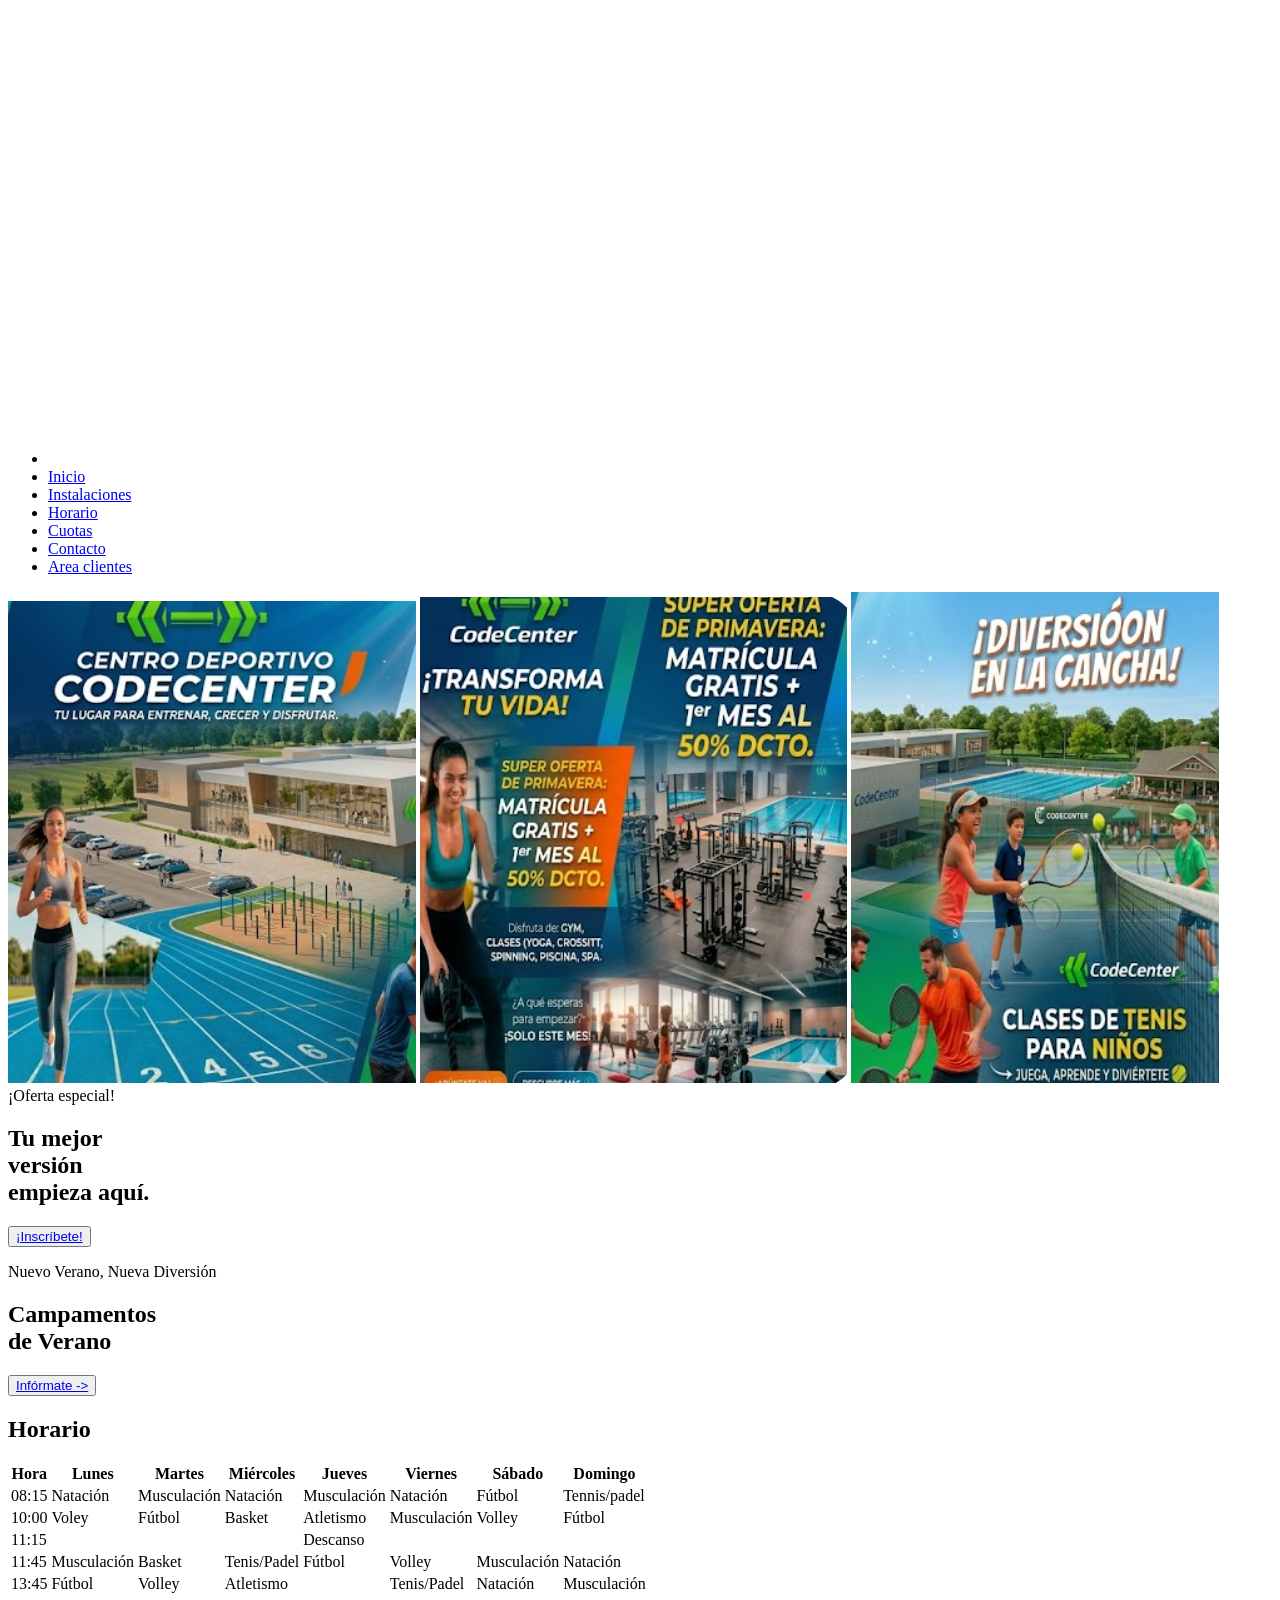
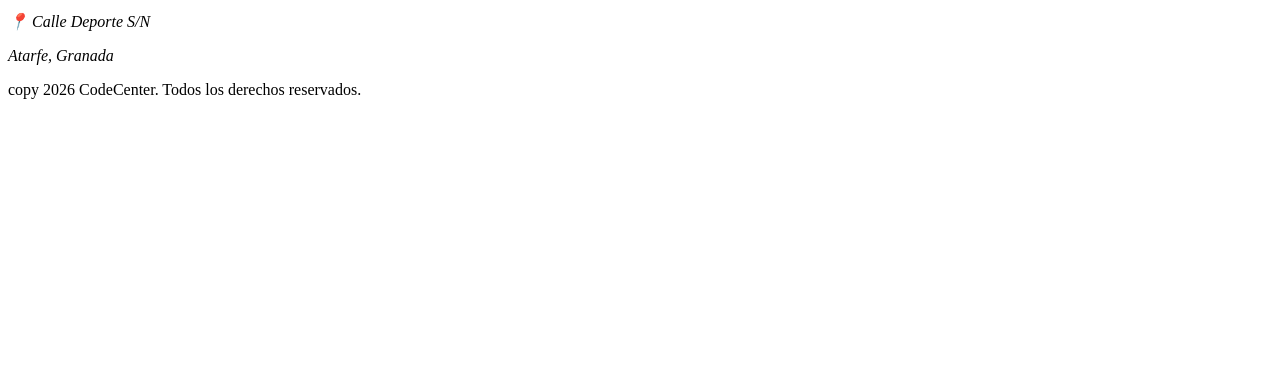
==== commit 2041b658: "Update index.html" ====
--- a/frontend/index.html
+++ b/frontend/index.html
@@ -3,143 +3,192 @@
 <head>
   <meta charset="UTF-8" />
   <meta name="viewport" content="width=device-width, initial-scale=1.0"/>
-  <link rel="stylesheet" href="css/index.css">
-  <link rel="stylesheet" href="css/global.css">
   <title>CodeCenter</title>
-
+  
+  <link href="css/Index.css" rel="stylesheet"/>
 </head>
-
 <body>
 
-  <header data-nav="general"></header>
-    
+  <nav>
+    <div class="logo"></div>
+    <ul class="nav-nav">
+      <li><img src="imagenes/Logo.png"></li>
+      <li class="navi" style="text-decoration: none;"><a href="index.html">Inicio</a></li>
+      <li class="navi"><a href="instalaciones.html">Instalaciones</a></li>
+      <li class="navi"><a href="horario.html">Horario</a></li>
+      <li class="navi"><a href="cuotas.html">Cuotas</a></li>
+      <li class="navi"><a href="contacto.html">Contacto</a></li>
+      <li class="navi"><a href="login.html">Area clientes</a></li>
+    </ul>
+    </div>
+<div class="menu-toggle" id="mobile-menu">
 
-    <main>
+<span></span>
 
-  <section class="banner-promo">
+<span></span>
 
-    <div class="banner-left">
-      <div class="banner-container">
-        <div class="carrusel">
-          <div class="carrusel-fotos">
-            <img src="imagenes/banner1.png" alt="Descripción 1">
-            <img src="imagenes/banner3.png" alt="Descripción 2">
-            <img src="imagenes/banner2.png" alt="Descripción 3">
-          </div>
+<span></span>
+
+</div>
+
+</nav>
+  </nav>
+
+  <main>
+
+<section class="banner-promo">
+
+  <div class="banner-left">
+    <div class="banner-container">
+      <div class="carrusel">
+        <div class="carrusel-fotos">
+          <img src="imagenes/banner1.png" alt="Descripción 1">
+          <img src="imagenes/banner3.png" alt="Descripción 2">
+          <img src="imagenes/banner2.png" alt="Descripción 3">
         </div>
       </div>
     </div>
+  </div>
 
-    <div class="banner-right">
-      <span class="banner-tag">¡Oferta especial!</span>
-      <h1 class="banner-title">Tu mejor<br>versión<br>empieza aquí.</h1>
-      <button class="btn-inscribete"><a href ="login.html">¡Inscríbete! </a></button>
-    </div>
+  <div class="banner-right">
+    <span class="banner-tag">¡Oferta especial!</span>
+    <h1 class="banner-title">Tu mejor<br>versión<br>empieza aquí.</h1>
+    <button class="btn-inscribete"><a href ="login.html">¡Inscríbete! </a></button>
+  </div>
 
-  </section>
+</section>
 
-  <section class="campamentos">
-    <div>
-      <p class="camp-label">Nuevo Verano, Nueva Diversión</p>
-      <h2 class="camp-title">Campamentos<br/>de Verano</h2>
-    </div>
-    <button class="btn-informate"><a href="instalaciones.html">Infórmate -></a> </button>
-  </section>    
+</section>
 
-  <section class="horario-section">
-    <div class="horario-header">
+    <section class="campamentos">
+      <div>
+        <p class="camp-label">Nuevo Verano, Nueva Diversión</p>
+        <h2 class="camp-title">Campamentos<br/>de Verano</h2>
+      </div>
+      <button class="btn-informate"><a href="instalaciones.html">Infórmate -></a> </button>
+    </section>
+
+    <section class="horario-section">
+      <div class="horario-header">
         <h2>Horario</h2>
-    </div>
-    <section class="horario-section">
+      </div>
+      <section class="horario-section">
+  <div class="horario-tabla-wrapper">
+    <table class="horario-tabla">
+      <thead>
+        <tr>
+          <th>Hora</th>
+          <th>Lunes</th>
+          <th>Martes</th>
+          <th>Miércoles</th>
+          <th>Jueves</th>
+          <th>Viernes</th>
+          <th>Sábado</th>
+          <th>Domingo</th>
+        </tr>
+      </thead>
+      <tbody>
+        <tr>
+          <td class="hora">08:15</td>
+          <td class="natacion">Natación</td>
+          <td class="musculacion">Musculación</td>
+          <td class="natacion">Natación</td>
+          <td class="musculacion">Musculación</td>
+          <td class="natacion">Natación</td>
+          <td class="musculacion">Fútbol</td>
+          <td class="natacion">Tennis/padel</td>
+          <td></td>
+        </tr>
+
+        <tr>
+          <td class="hora">10:00</td>
+          <td class="natacion">Voley</td>
+          <td class="musculacion">Fútbol</td>
+          <td class="natacion">Basket</td>
+          <td class="musculacion">Atletismo</td>
+          <td class="natacion">Musculación</td>
+          <td class="musculacion">Volley</td>
+          <td class="natacion">Fútbol</td>
+          <td></td>
+        </tr>
+
+           <tr>
+          <td class="hora">11:15</td>
+          <td class="natacion"></td>
+          <td class="musculacion"></td>
+          <td class="natacion"></td>
+          <td class="musculacion">Descanso</td>
+          <td class="natacion"></td>
+          <td class="musculacion"></td>
+          <td class="natacion"></td>
+          <td></td>
+        </tr>
+
+        <tr>
+          <td class="hora">11:45</td>
+          <td class="natacion">Musculación</td>
+          <td class="musculacion">Basket</td>
+          <td class="natacion">Tenis/Padel</td>
+          <td class="musculacion">Fútbol</td>
+          <td class="natacion">Volley</td>
+          <td class="musculacion">Musculación</td>
+          <td class="natacion">Natación</td>
+          <td></td>
+        </tr>
+
+           <tr>
+          <td class="hora">13:45</td>
+          <td class="natacion">Fútbol</td>
+          <td class="musculacion">Volley</td>
+          <td class="natacion">Atletismo</td>
+          <td class="musculacion"></td>
+          <td class="natacion">Tenis/Padel</td>
+          <td class="musculacion">Natación</td>
+          <td class="natacion">Musculación</td>
+          <td></td>
+        </tr>
+        
+      </tbody>
+    </table>
+  </div>
+</section>
+      <div class="horario-futbol">
+     </div>
     
-          <div class="horario-tabla-wrapper">
-      <table class="horario-tabla">
-        <thead>
-          <tr>
-            <th>Hora</th>
-            <th>Lunes</th>
-            <th>Martes</th>
-            <th>Miércoles</th>
-            <th>Jueves</th>
-            <th>Viernes</th>
-            <th>Sábado</th>
-            <th>Domingo</th>
-          </tr>
-        </thead>
-        <tbody>
-          <tr>
-            <td class="hora">08:15</td>
-            <td class="natacion">Natación</td>
-            <td class="musculacion">Musculación</td>
-            <td class="natacion">Natación</td>
-            <td class="musculacion">Musculación</td>
-            <td class="natacion">Natación</td>
-            <td class="musculacion">Fútbol</td>
-            <td class="natacion">Tennis/padel</td>
-            <td></td>
-          </tr>
 
-          <tr>
-            <td class="hora">10:00</td>
-            <td class="natacion">Voley</td>
-            <td class="musculacion">Fútbol</td>
-            <td class="natacion">Basket</td>
-            <td class="musculacion">Atletismo</td>
-            <td class="natacion">Musculación</td>
-            <td class="musculacion">Volley</td>
-            <td class="natacion">Fútbol</td>
-            <td></td>
-          </tr>
+  </main>
 
-            <tr>
-            <td class="hora">11:15</td>
-            <td class="natacion"></td>
-            <td class="musculacion"></td>
-            <td class="natacion"></td>
-            <td class="musculacion">Descanso</td>
-            <td class="natacion"></td>
-            <td class="musculacion"></td>
-            <td class="natacion"></td>
-            <td></td>
-          </tr>
+<footer class="footer-site">
 
-          <tr>
-            <td class="hora">11:45</td>
-            <td class="natacion">Musculación</td>
-            <td class="musculacion">Basket</td>
-            <td class="natacion">Tenis/Padel</td>
-            <td class="musculacion">Fútbol</td>
-            <td class="natacion">Volley</td>
-            <td class="musculacion">Musculación</td>
-            <td class="natacion">Natación</td>
-            <td></td>
-          </tr>
+ <div class="footer-content">
 
-            <tr>
-            <td class="hora">13:45</td>
-            <td class="natacion">Fútbol</td>
-            <td class="musculacion">Volley</td>
-            <td class="natacion">Atletismo</td>
-            <td class="musculacion"></td>
-            <td class="natacion">Tenis/Padel</td>
-            <td class="musculacion">Natación</td>
-            <td class="natacion">Musculación</td>
-            <td></td>
-          </tr>
-          
-        </tbody>
-      </table>
-    </div>
-  </section>
-        <div class="horario-futbol">
-      </div>
-      */
+ <address class="footer-section contacto">
 
-    </main>
+<p>📍 Calle Deporte S/N</p>
 
-  <footer></footer>
+<p>Atarfe, Granada</p>
 
-  <script src="js/componentes.js"></script>
 
+ </address>
+
+
+ <div class="footer-section">
+
+ <p>copy 2026 CodeCenter. Todos los derechos reservados.</p>
+
+</div>
+
+
+ <div class="footer-section redes">
+
+<a href="#" title="Facebook"><img src="img/facebook.png" alt="FB"></a>
+<a href="#" title="Instagram"><img src="img/instagram.png" alt="IG"></a>
+
+<a href="#" title="Twitter"><img src="img/twitter.png" alt="TW"></a>
+</div>
+
+</div>
+
+</footer>
 </body>
-</html>+</html>
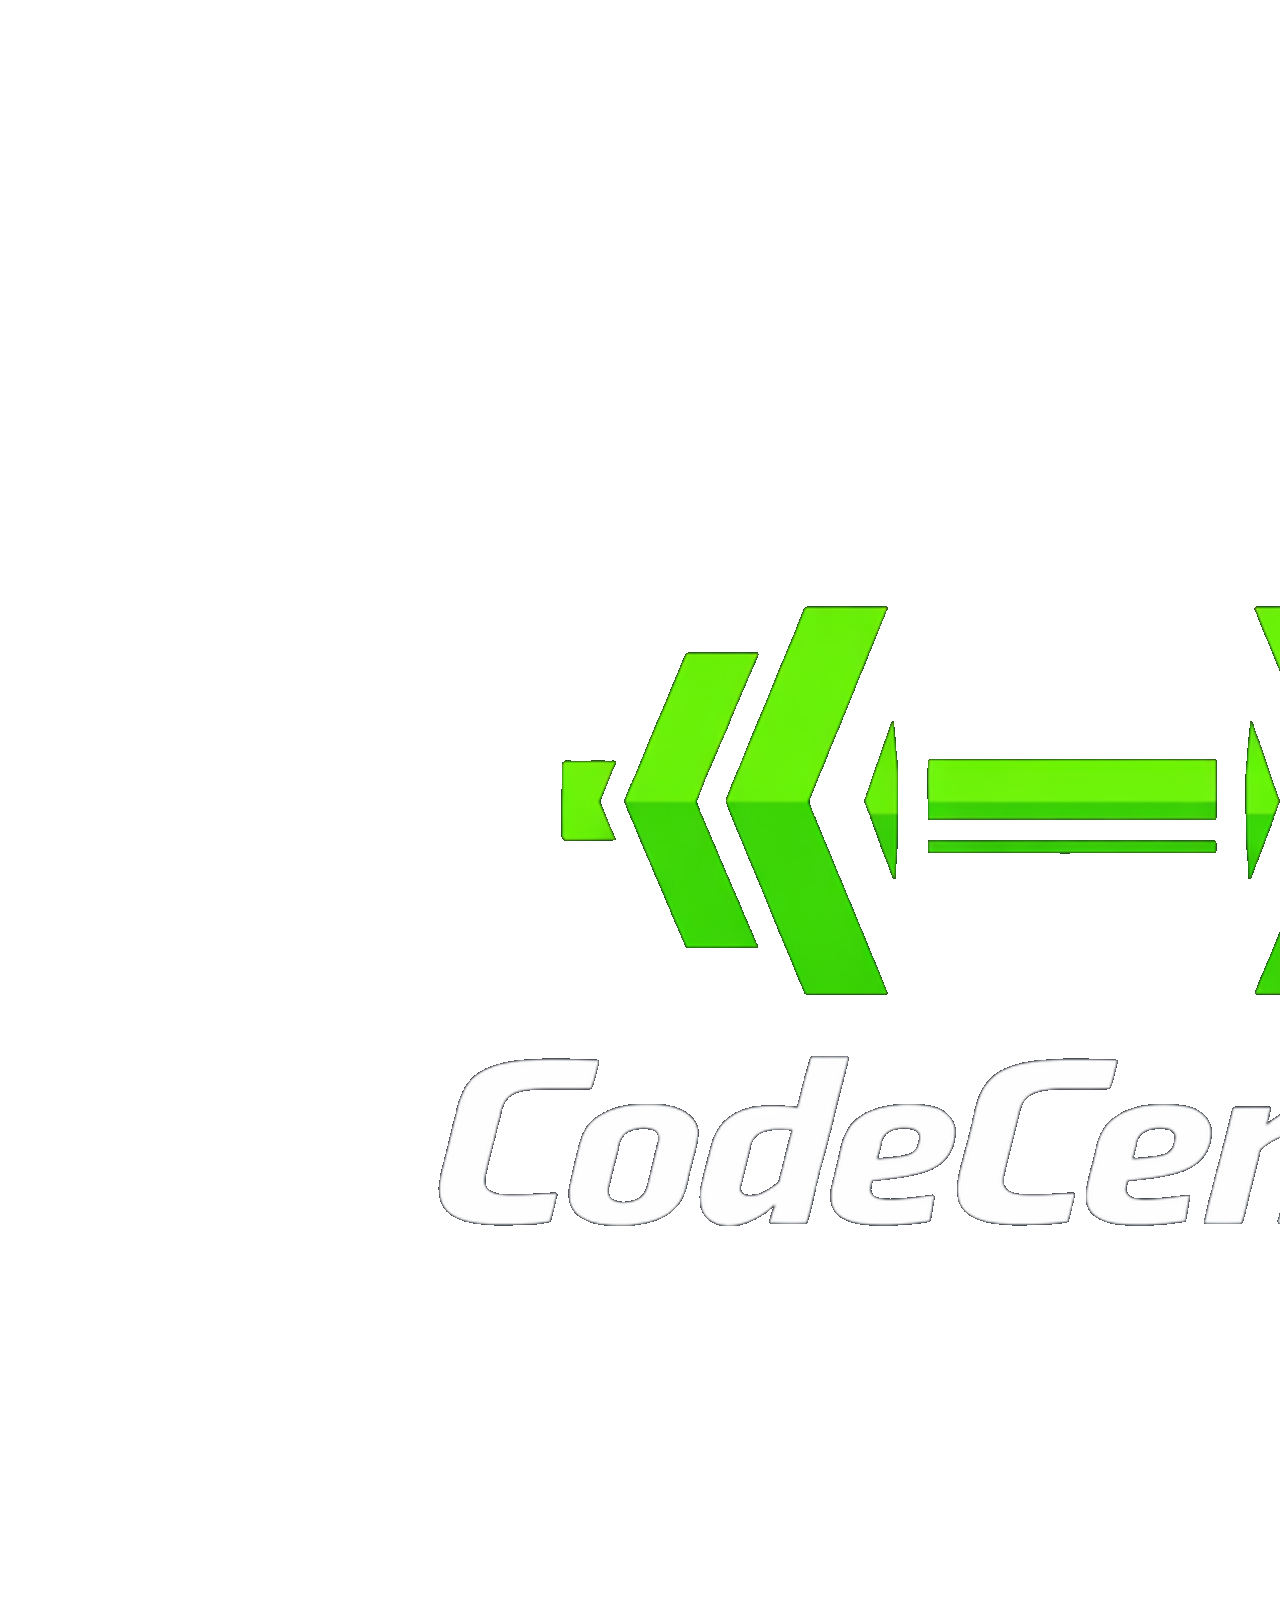
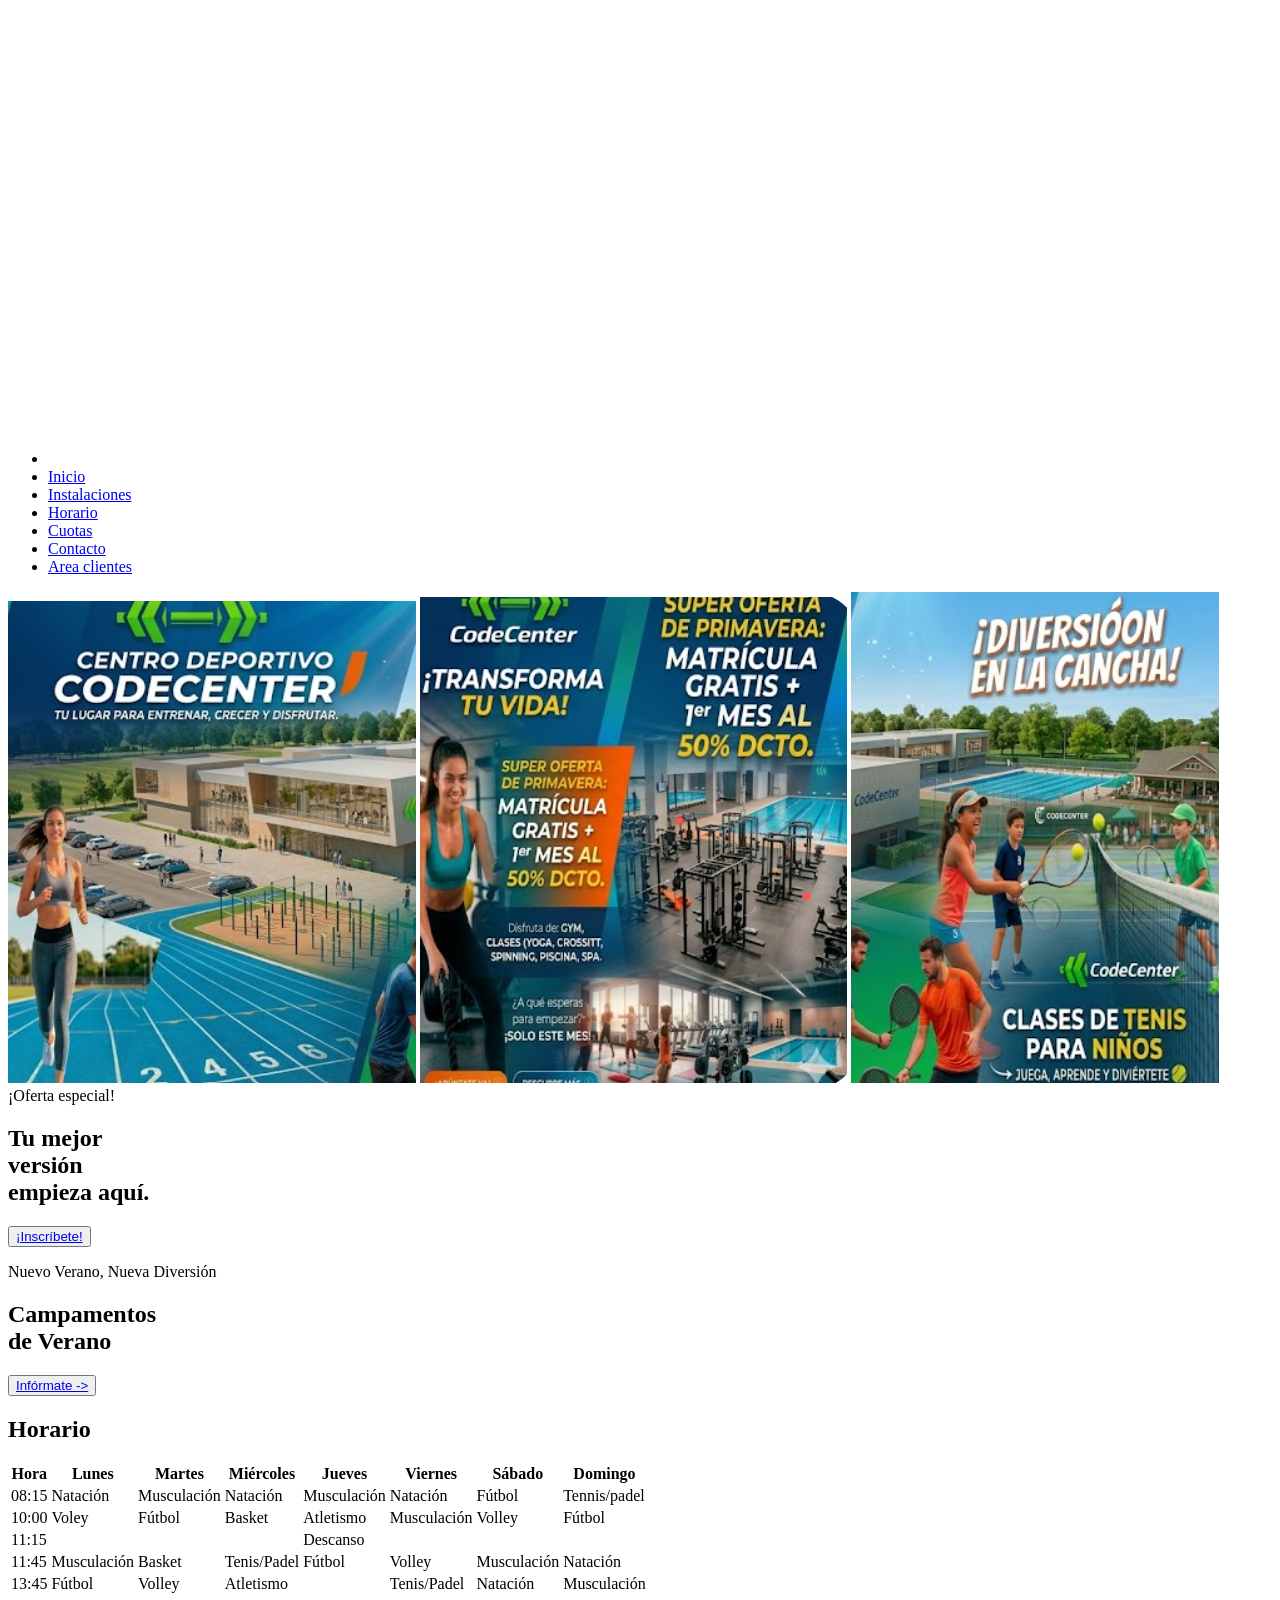
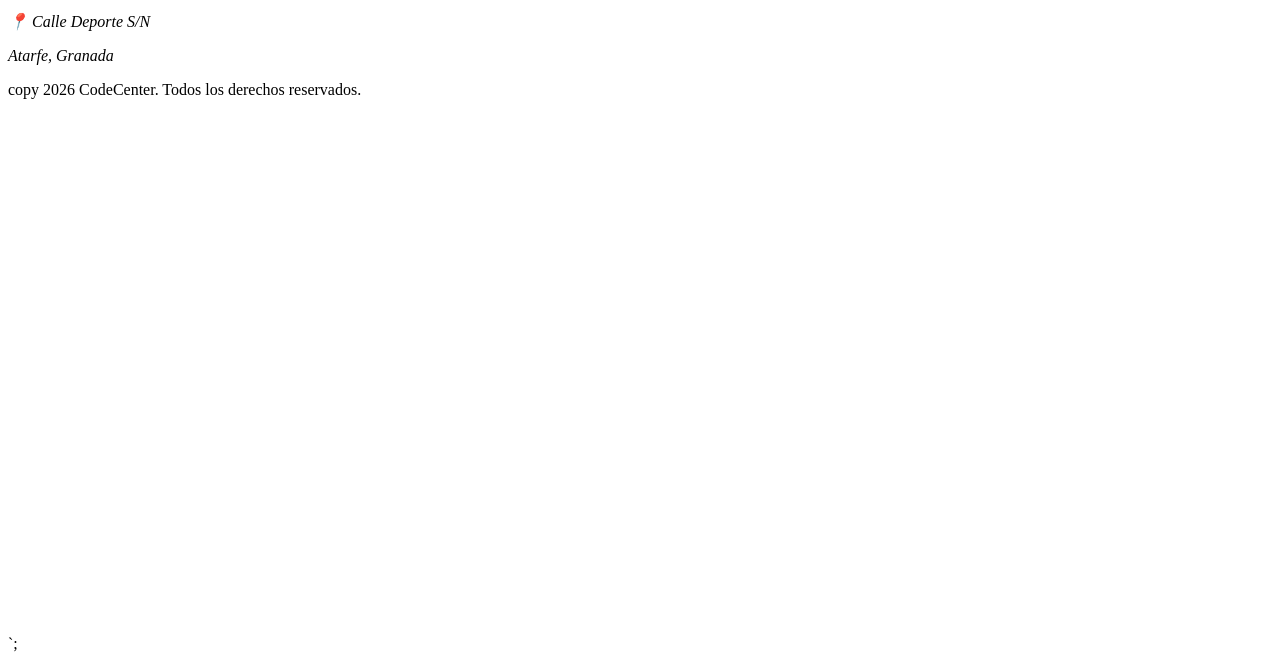
==== commit bba41a5b: "Refactor footer section for social media links" ====
--- a/frontend/index.html
+++ b/frontend/index.html
@@ -179,13 +179,13 @@
 </div>
 
 
- <div class="footer-section redes">
-
-<a href="#" title="Facebook"><img src="img/facebook.png" alt="FB"></a>
-<a href="#" title="Instagram"><img src="img/instagram.png" alt="IG"></a>
-
-<a href="#" title="Twitter"><img src="img/twitter.png" alt="TW"></a>
-</div>
+  <div class="footer-redes">
+            <img src="img/facebook.png" alt="FB">
+            <img src="img/instagram.png" alt="IG">
+            <img src="img/twiter.png" alt="TW">
+            <img src="img/telegram.png" alt="TG">
+            <img src="img/whatsapp.png" alt="WA">
+        </div>`;
 
 </div>
 
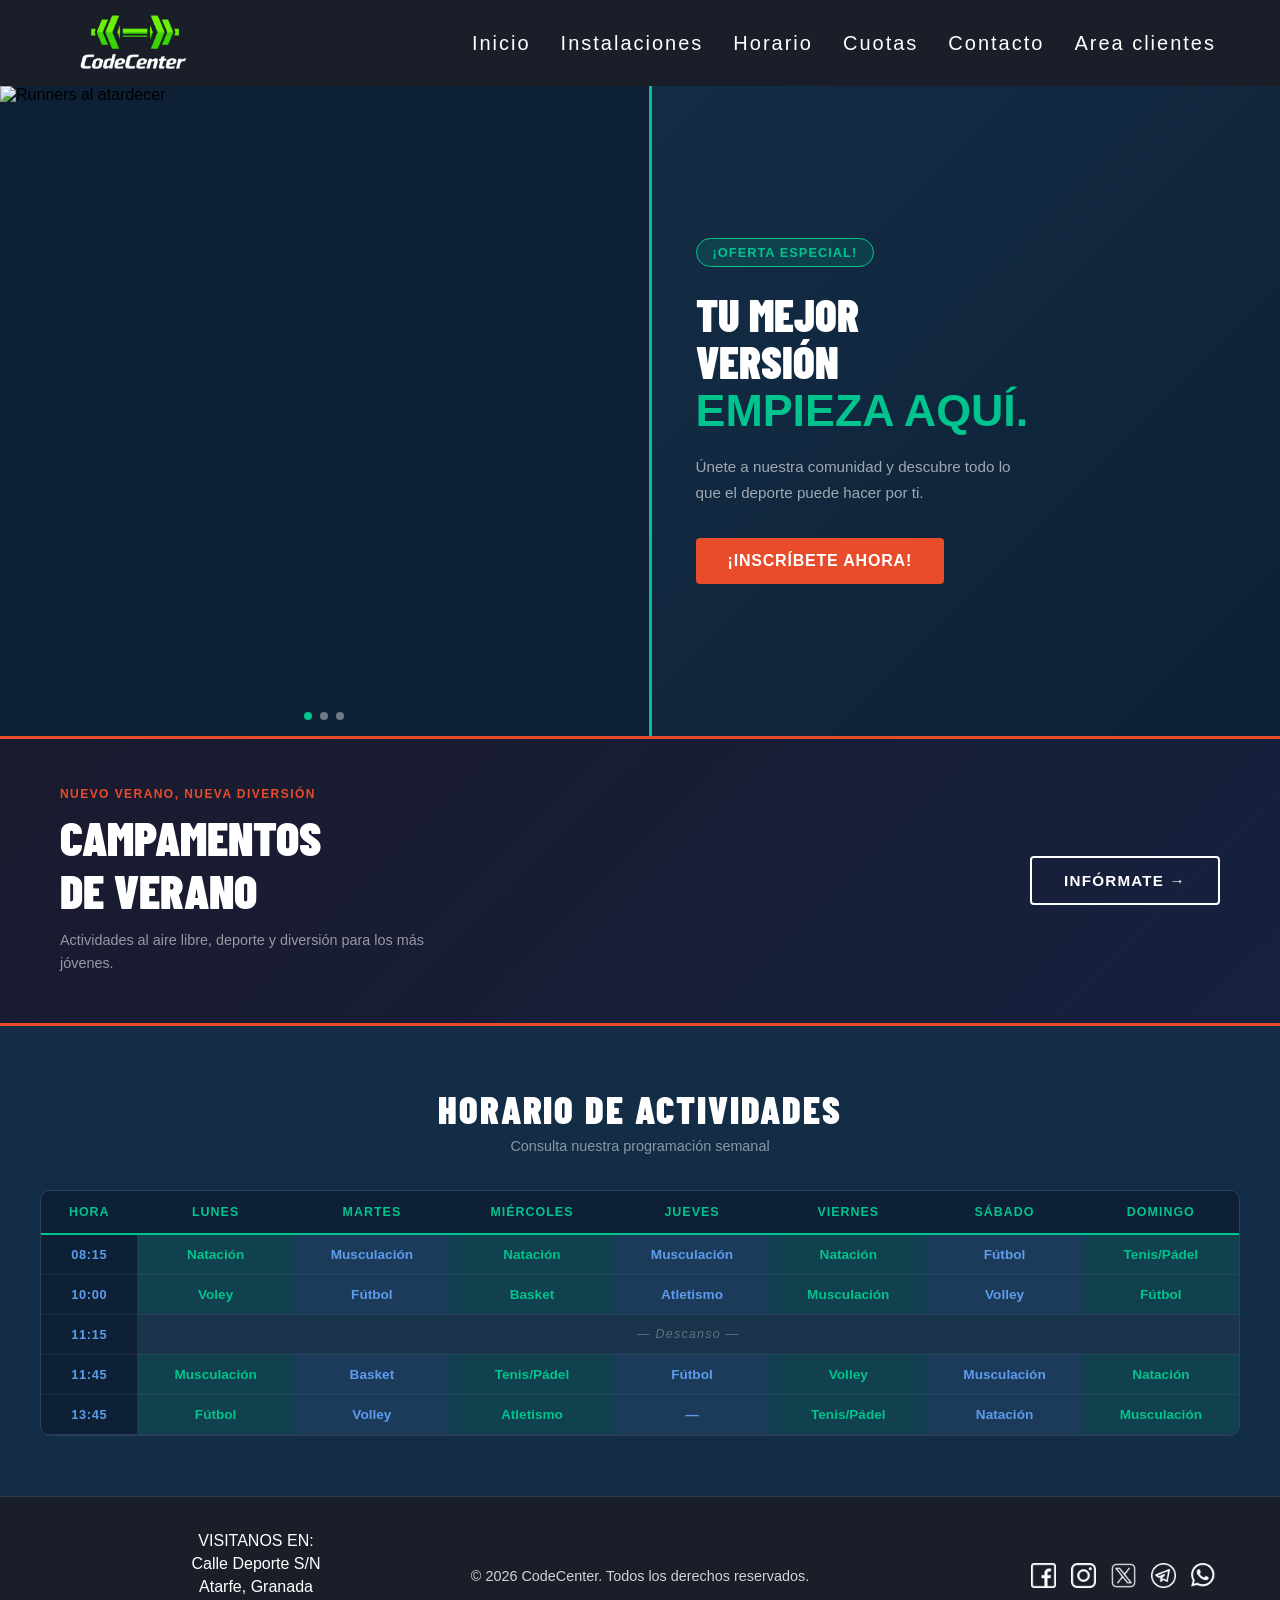
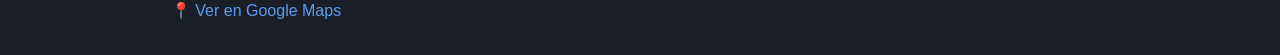
==== commit 77d61eff: "Merge pull request #24 from Javi9543/feature/indexGonzalo Feature/index gonzalo" ====
--- a/frontend/index.html
+++ b/frontend/index.html
@@ -3,192 +3,126 @@
 <head>
   <meta charset="UTF-8" />
   <meta name="viewport" content="width=device-width, initial-scale=1.0"/>
+  <link rel="stylesheet" href="css/index.css">
+  <link rel="stylesheet" href="css/global.css">
+  <link href="https://fonts.googleapis.com/css2?family=Barlow+Condensed:wght@400;700;900&family=Inter:wght@300;400;500&display=swap" rel="stylesheet">
   <title>CodeCenter</title>
-  
-  <link href="css/Index.css" rel="stylesheet"/>
 </head>
 <body>
 
-  <nav>
-    <div class="logo"></div>
-    <ul class="nav-nav">
-      <li><img src="imagenes/Logo.png"></li>
-      <li class="navi" style="text-decoration: none;"><a href="index.html">Inicio</a></li>
-      <li class="navi"><a href="instalaciones.html">Instalaciones</a></li>
-      <li class="navi"><a href="horario.html">Horario</a></li>
-      <li class="navi"><a href="cuotas.html">Cuotas</a></li>
-      <li class="navi"><a href="contacto.html">Contacto</a></li>
-      <li class="navi"><a href="login.html">Area clientes</a></li>
-    </ul>
-    </div>
-<div class="menu-toggle" id="mobile-menu">
-
-<span></span>
-
-<span></span>
-
-<span></span>
-
-</div>
-
-</nav>
-  </nav>
+  <header data-nav="general"></header>
 
   <main>
 
-<section class="banner-promo">
-
-  <div class="banner-left">
-    <div class="banner-container">
-      <div class="carrusel">
-        <div class="carrusel-fotos">
-          <img src="imagenes/banner1.png" alt="Descripción 1">
-          <img src="imagenes/banner3.png" alt="Descripción 2">
-          <img src="imagenes/banner2.png" alt="Descripción 3">
+    <!-- BANNER -->
+    <section class="banner-promo">
+      <div class="banner-left">
+        <div class="carrusel">
+          <div class="carrusel-fotos">
+            <img src="https://images.unsplash.com/photo-1476480862126-209bfaa8edc8?w=900&q=80" alt="Runners al atardecer">
+            <img src="https://images.unsplash.com/photo-1554068865-24cecd4e34b8?w=900&q=80" alt="Tenis">
+            <img src="https://images.unsplash.com/photo-1534438327276-14e5300c3a48?w=900&q=80" alt="Pesas gimnasio">
+          </div>
+          <div class="carrusel-dots">
+            <span class="dot active"></span>
+            <span class="dot"></span>
+            <span class="dot"></span>
+          </div>
         </div>
       </div>
-    </div>
-  </div>
 
-  <div class="banner-right">
-    <span class="banner-tag">¡Oferta especial!</span>
-    <h1 class="banner-title">Tu mejor<br>versión<br>empieza aquí.</h1>
-    <button class="btn-inscribete"><a href ="login.html">¡Inscríbete! </a></button>
-  </div>
-
-</section>
-
-</section>
-
-    <section class="campamentos">
-      <div>
-        <p class="camp-label">Nuevo Verano, Nueva Diversión</p>
-        <h2 class="camp-title">Campamentos<br/>de Verano</h2>
+      <div class="banner-right">
+        <span class="banner-tag">¡Oferta especial!</span>
+        <h1 class="banner-title">Tu mejor<br>versión<br><em>empieza aquí.</em></h1>
+        <p class="banner-desc">Únete a nuestra comunidad y descubre todo lo que el deporte puede hacer por ti.</p>
+        <a class="btn-inscribete" href="login.html">¡Inscríbete ahora!</a>
       </div>
-      <button class="btn-informate"><a href="instalaciones.html">Infórmate -></a> </button>
     </section>
 
+    <!-- CAMPAMENTOS -->
+    <section class="campamentos">
+      <div class="camp-info">
+        <span class="camp-label">Nuevo Verano, Nueva Diversión</span>
+        <h2 class="camp-title">Campamentos<br>de Verano</h2>
+        <p class="camp-desc">Actividades al aire libre, deporte y diversión para los más jóvenes.</p>
+      </div>
+      <a class="btn-informate" href="instalaciones.html">Infórmate →</a>
+    </section>
+
+    <!-- HORARIO -->
     <section class="horario-section">
       <div class="horario-header">
-        <h2>Horario</h2>
+        <h2>Horario de Actividades</h2>
+        <p>Consulta nuestra programación semanal</p>
       </div>
-      <section class="horario-section">
-  <div class="horario-tabla-wrapper">
-    <table class="horario-tabla">
-      <thead>
-        <tr>
-          <th>Hora</th>
-          <th>Lunes</th>
-          <th>Martes</th>
-          <th>Miércoles</th>
-          <th>Jueves</th>
-          <th>Viernes</th>
-          <th>Sábado</th>
-          <th>Domingo</th>
-        </tr>
-      </thead>
-      <tbody>
-        <tr>
-          <td class="hora">08:15</td>
-          <td class="natacion">Natación</td>
-          <td class="musculacion">Musculación</td>
-          <td class="natacion">Natación</td>
-          <td class="musculacion">Musculación</td>
-          <td class="natacion">Natación</td>
-          <td class="musculacion">Fútbol</td>
-          <td class="natacion">Tennis/padel</td>
-          <td></td>
-        </tr>
-
-        <tr>
-          <td class="hora">10:00</td>
-          <td class="natacion">Voley</td>
-          <td class="musculacion">Fútbol</td>
-          <td class="natacion">Basket</td>
-          <td class="musculacion">Atletismo</td>
-          <td class="natacion">Musculación</td>
-          <td class="musculacion">Volley</td>
-          <td class="natacion">Fútbol</td>
-          <td></td>
-        </tr>
-
-           <tr>
-          <td class="hora">11:15</td>
-          <td class="natacion"></td>
-          <td class="musculacion"></td>
-          <td class="natacion"></td>
-          <td class="musculacion">Descanso</td>
-          <td class="natacion"></td>
-          <td class="musculacion"></td>
-          <td class="natacion"></td>
-          <td></td>
-        </tr>
-
-        <tr>
-          <td class="hora">11:45</td>
-          <td class="natacion">Musculación</td>
-          <td class="musculacion">Basket</td>
-          <td class="natacion">Tenis/Padel</td>
-          <td class="musculacion">Fútbol</td>
-          <td class="natacion">Volley</td>
-          <td class="musculacion">Musculación</td>
-          <td class="natacion">Natación</td>
-          <td></td>
-        </tr>
-
-           <tr>
-          <td class="hora">13:45</td>
-          <td class="natacion">Fútbol</td>
-          <td class="musculacion">Volley</td>
-          <td class="natacion">Atletismo</td>
-          <td class="musculacion"></td>
-          <td class="natacion">Tenis/Padel</td>
-          <td class="musculacion">Natación</td>
-          <td class="natacion">Musculación</td>
-          <td></td>
-        </tr>
-        
-      </tbody>
-    </table>
-  </div>
-</section>
-      <div class="horario-futbol">
-     </div>
-    
+      <div class="horario-tabla-wrapper">
+        <table class="horario-tabla">
+          <thead>
+            <tr>
+              <th>Hora</th>
+              <th>Lunes</th>
+              <th>Martes</th>
+              <th>Miércoles</th>
+              <th>Jueves</th>
+              <th>Viernes</th>
+              <th>Sábado</th>
+              <th>Domingo</th>
+            </tr>
+          </thead>
+          <tbody>
+            <tr>
+              <td class="hora">08:15</td>
+              <td class="natacion">Natación</td>
+              <td class="musculacion">Musculación</td>
+              <td class="natacion">Natación</td>
+              <td class="musculacion">Musculación</td>
+              <td class="natacion">Natación</td>
+              <td class="musculacion">Fútbol</td>
+              <td class="natacion">Tenis/Pádel</td>
+            </tr>
+            <tr>
+              <td class="hora">10:00</td>
+              <td class="natacion">Voley</td>
+              <td class="musculacion">Fútbol</td>
+              <td class="natacion">Basket</td>
+              <td class="musculacion">Atletismo</td>
+              <td class="natacion">Musculación</td>
+              <td class="musculacion">Volley</td>
+              <td class="natacion">Fútbol</td>
+            </tr>
+            <tr>
+              <td class="hora">11:15</td>
+              <td colspan="7" class="descanso">— Descanso —</td>
+            </tr>
+            <tr>
+              <td class="hora">11:45</td>
+              <td class="natacion">Musculación</td>
+              <td class="musculacion">Basket</td>
+              <td class="natacion">Tenis/Pádel</td>
+              <td class="musculacion">Fútbol</td>
+              <td class="natacion">Volley</td>
+              <td class="musculacion">Musculación</td>
+              <td class="natacion">Natación</td>
+            </tr>
+            <tr>
+              <td class="hora">13:45</td>
+              <td class="natacion">Fútbol</td>
+              <td class="musculacion">Volley</td>
+              <td class="natacion">Atletismo</td>
+              <td class="musculacion">—</td>
+              <td class="natacion">Tenis/Pádel</td>
+              <td class="musculacion">Natación</td>
+              <td class="natacion">Musculación</td>
+            </tr>
+          </tbody>
+        </table>
+      </div>
+    </section>
 
   </main>
 
-<footer class="footer-site">
+  <footer></footer>
+  <script src="js/componentes.js"></script>
 
- <div class="footer-content">
-
- <address class="footer-section contacto">
-
-<p>📍 Calle Deporte S/N</p>
-
-<p>Atarfe, Granada</p>
-
-
- </address>
-
-
- <div class="footer-section">
-
- <p>copy 2026 CodeCenter. Todos los derechos reservados.</p>
-
-</div>
-
-
-  <div class="footer-redes">
-            <img src="img/facebook.png" alt="FB">
-            <img src="img/instagram.png" alt="IG">
-            <img src="img/twiter.png" alt="TW">
-            <img src="img/telegram.png" alt="TG">
-            <img src="img/whatsapp.png" alt="WA">
-        </div>`;
-
-</div>
-
-</footer>
 </body>
 </html>
--- a/frontend/css/index.css
+++ b/frontend/css/index.css
@@ -0,0 +1,359 @@
+@keyframes carrusel-automatico {
+  0%, 25%  { transform: translateX(0); }
+  33%, 58% { transform: translateX(-33.333%); }
+  66%, 91% { transform: translateX(-66.666%); }
+  100%     { transform: translateX(0); }
+}
+
+/* --- RESET --- */
+* {
+  box-sizing: border-box;
+  margin: 0;
+  padding: 0;
+}
+
+main {
+  display: flex;
+  flex-direction: column;
+}
+
+/* ========================
+   BANNER
+======================== */
+.banner-promo {
+  display: flex;
+  align-items: stretch;
+  background: #0d2035;
+  height: 650px;
+}
+
+.banner-left {
+  flex: 1.2;
+  position: relative;
+  overflow: hidden;
+  height: 650px;
+  overflow: hidden;
+}
+
+.carrusel {
+  width: 100%;
+  height: 100%;
+  height: 100%;
+  overflow: hidden;
+  position: relative;
+}
+
+.carrusel-fotos {
+  display: flex;
+  width: 300%;
+  height: 100%;
+  animation: carrusel-automatico 12s infinite ease-in-out;
+}
+
+.carrusel-fotos img {
+  width: 33.333%;
+  height: 100%;
+  object-fit: cover;
+  object-position: center top;
+}
+
+.carrusel-dots {
+  position: absolute;
+  bottom: 16px;
+  left: 50%;
+  transform: translateX(-50%);
+  display: flex;
+  gap: 8px;
+}
+
+.dot {
+  width: 8px;
+  height: 8px;
+  border-radius: 50%;
+  background: rgba(255,255,255,0.4);
+}
+
+.dot.active {
+  background: #01c38d;
+}
+
+.banner-right {
+  flex: 1;
+  display: flex;
+  flex-direction: column;
+  justify-content: center;
+  padding: 40px 44px;
+  background: linear-gradient(135deg, #132d46 0%, #0d2035 100%);
+  border-left: 3px solid #01c38d;
+}
+
+.banner-tag {
+  display: inline-block;
+  background: rgba(1, 195, 141, 0.15);
+  color: #01c38d;
+  border: 1px solid #01c38d;
+  border-radius: 20px;
+  font-size: 0.8rem;
+  font-weight: 600;
+  letter-spacing: 0.08em;
+  text-transform: uppercase;
+  padding: 6px 16px;
+  margin-bottom: 24px;
+  width: fit-content;
+}
+
+.banner-title {
+  font-family: 'Barlow Condensed', sans-serif;
+  font-size: 2.8rem;
+  font-weight: 900;
+  line-height: 1.05;
+  color: white;
+  margin-bottom: 20px;
+  text-transform: uppercase;
+}
+
+.banner-title em {
+  color: #01c38d;
+  font-style: normal;
+}
+
+.banner-desc {
+  color: rgba(255,255,255,0.6);
+  font-size: 0.95rem;
+  line-height: 1.7;
+  margin-bottom: 32px;
+  max-width: 340px;
+}
+
+.btn-inscribete {
+  display: inline-block;
+  background: #e84c2b;
+  color: white;
+  text-decoration: none;
+  border: none;
+  padding: 14px 32px;
+  font-size: 1rem;
+  font-weight: 700;
+  letter-spacing: 0.05em;
+  text-transform: uppercase;
+  border-radius: 4px;
+  cursor: pointer;
+  transition: background 0.2s, transform 0.2s;
+  width: fit-content;
+}
+
+.btn-inscribete:hover {
+  background: #c73d20;
+  transform: translateY(-2px);
+}
+
+/* ========================
+   CAMPAMENTOS
+======================== */
+.campamentos {
+  display: flex;
+  justify-content: space-between;
+  align-items: center;
+  padding: 48px 60px;
+  background: linear-gradient(135deg, #1a1a2e 0%, #16213e 100%);
+  border-top: 3px solid #e84c2b;
+  border-bottom: 3px solid #e84c2b;
+  gap: 40px;
+}
+
+.camp-label {
+  display: block;
+  color: #e84c2b;
+  font-size: 0.75rem;
+  font-weight: 700;
+  letter-spacing: 0.12em;
+  text-transform: uppercase;
+  margin-bottom: 10px;
+}
+
+.camp-title {
+  font-family: 'Barlow Condensed', sans-serif;
+  font-size: 3rem;
+  font-weight: 900;
+  color: white;
+  line-height: 1.1;
+  text-transform: uppercase;
+  margin-bottom: 12px;
+}
+
+.camp-desc {
+  color: rgba(255,255,255,0.55);
+  font-size: 0.9rem;
+  max-width: 380px;
+  line-height: 1.6;
+}
+
+.btn-informate {
+  display: inline-block;
+  background: transparent;
+  color: white;
+  text-decoration: none;
+  border: 2px solid white;
+  padding: 14px 32px;
+  font-size: 0.95rem;
+  font-weight: 700;
+  letter-spacing: 0.08em;
+  text-transform: uppercase;
+  border-radius: 4px;
+  cursor: pointer;
+  white-space: nowrap;
+  transition: background 0.2s, color 0.2s, border-color 0.2s;
+}
+
+.btn-informate:hover {
+  background: white;
+  color: #1a1a2e;
+}
+
+/* ========================
+   HORARIO
+======================== */
+.horario-section {
+  background: #132d46;
+  padding: 60px 40px;
+}
+
+.horario-header {
+  text-align: center;
+  margin-bottom: 36px;
+}
+
+.horario-header h2 {
+  font-family: 'Barlow Condensed', sans-serif;
+  font-size: 2.4rem;
+  font-weight: 900;
+  color: white;
+  text-transform: uppercase;
+  letter-spacing: 0.05em;
+}
+
+.horario-header p {
+  color: rgba(255,255,255,0.5);
+  font-size: 0.9rem;
+  margin-top: 6px;
+}
+
+.horario-tabla-wrapper {
+  overflow-x: auto;
+  border-radius: 10px;
+  border: 1px solid rgba(255,255,255,0.1);
+}
+
+.horario-tabla {
+  width: 100%;
+  border-collapse: collapse;
+  font-size: 0.88rem;
+  min-width: 700px;
+}
+
+.horario-tabla th {
+  background: #0d2035;
+  color: #01c38d;
+  padding: 14px 10px;
+  text-align: center;
+  font-size: 0.78rem;
+  font-weight: 700;
+  letter-spacing: 0.08em;
+  text-transform: uppercase;
+  border-bottom: 2px solid #01c38d;
+}
+
+.horario-tabla td {
+  padding: 12px 8px;
+  text-align: center;
+  border-bottom: 1px solid rgba(255,255,255,0.06);
+  font-weight: 600;
+  font-size: 0.85rem;
+  transition: opacity 0.15s;
+}
+
+.horario-tabla tr:hover td {
+  opacity: 0.85;
+}
+
+.horario-tabla td.hora {
+  background: #0d2035;
+  color: #5D9CEC;
+  font-weight: 700;
+  font-size: 0.8rem;
+  letter-spacing: 0.05em;
+}
+
+.horario-tabla td.descanso {
+  background: rgba(255,255,255,0.03);
+  color: rgba(255,255,255,0.3);
+  font-size: 0.78rem;
+  letter-spacing: 0.1em;
+  font-style: italic;
+  font-weight: 400;
+}
+
+.horario-tabla td.natacion    { background: rgba(1,195,141,0.12);  color: #01c38d; }
+.horario-tabla td.musculacion { background: rgba(93,156,236,0.12); color: #5D9CEC; }
+
+/* ========================
+   RESPONSIVE
+======================== */
+@media (max-width: 900px) {
+  .banner-promo {
+    flex-direction: column;
+    min-height: auto;
+  }
+
+  .banner-left {
+    min-height: 220px;
+  }
+
+  .banner-right {
+    border-left: none;
+    text-align: center;
+    align-items: center;
+    border-top: 3px solid #01c38d;
+    padding: 40px 30px;
+  }
+
+  .banner-title {
+    font-size: 2.8rem;
+  }
+
+  .campamentos {
+    flex-direction: column;
+    align-items: center;
+    text-align: center;
+    padding: 36px 30px;
+    gap: 24px;
+  }
+
+  .camp-desc {
+    margin: 0 auto;
+  }
+
+  .camp-title {
+    font-size: 2.2rem;
+  }
+
+  .horario-section {
+    padding: 40px 20px;
+  }
+}
+
+@media (max-width: 600px) {
+  .banner-right {
+    padding: 30px 20px;
+    text-align: center;
+    align-items: center;
+  }
+
+  .banner-title {
+    font-size: 2.2rem;
+  }
+
+  .banner-tag {
+    font-size: 0.7rem;
+  }
+}
--- a/frontend/css/global.css
+++ b/frontend/css/global.css
@@ -0,0 +1,184 @@
+* {
+    box-sizing: border-box;
+    font-family: 'Segoe UI', Tahoma, Geneva, Verdana, sans-serif;
+}
+
+body {
+  margin: 0;
+  background-color: #154b7e;
+  font-family: Arial, sans-serif;
+}
+
+.body-cliente {
+  margin: 0;
+  background-color: #e4e3e3;
+}
+
+
+
+.contenedor {
+  display: flex;
+  justify-content: center;
+  align-items: stretch;
+  gap: 60px;
+  padding: 100px 8%;
+  min-height: 100vh;
+  box-sizing: border-box;
+}
+
+/* Estilo del botón hamburguesa */
+.menu-toggle {
+    display: none; /* Se oculta en PC */
+    flex-direction: column;
+    cursor: pointer;
+    gap: 5px;
+}
+
+.menu-toggle span {
+    width: 30px;
+    height: 3px;
+    background-color: white;
+    transition: all 0.3s ease;
+}
+
+/* --- Menú superior --- */
+.navbar {
+    display: flex;
+    justify-content: space-between;
+    align-items: center;
+    background-color: #191e29; 
+    padding: 0.5rem 5%;
+    color: white;
+    position: sticky;
+    top: 0;
+    z-index: 1000;
+}
+
+.logo img {
+    height: 70px;
+    display: block;
+}
+
+.nav-menu {
+    display: flex;
+    list-style: none;
+    gap: 30px;
+    margin: 0;
+}
+
+.usuario-logeado{
+    margin-left: 21vw; /* Esto crea un hueco flexible que empuja al usuario a la derecha */
+}
+
+.nav-menu a {
+    text-decoration: none;
+    cursor: pointer;
+    font-weight: 500;
+    transition: color 0.3s;
+    font-size: 1.25rem;
+    color:white;
+    letter-spacing: 2px;
+    display: block; 
+    position: relative;
+    z-index: 10;
+}
+
+.nav-menu a:hover {
+    color: grey;
+}
+
+
+
+/* --- FOOTER --- */
+footer {
+    background-color: #191e29;
+    color: white;
+    padding: 30px 5%;
+    display: flex; /* Activamos el modo flexible */
+    justify-content: space-between; /* Uno a cada punta y otro al centro */
+    align-items: center; /* Centrados verticalmente entre sí */
+    border-top: 1px solid #2c3e50;
+}
+
+/* 1. Bloque Dirección */
+footer address{
+    font-style: normal; /* Para que el texto de address no salga en cursiva */
+    flex: 1; /* Ocupa 1 parte del espacio */
+    text-align: center;
+}
+
+address p {
+    margin: 5px 0;
+}
+
+/* 2. Bloque Centro (Copyright) */
+.footer-centro {
+    flex: 1;
+    text-align: center;
+    font-size: 0.9rem;
+    opacity: 0.8;
+}
+
+/* 3. Bloque Redes (Derecha) */
+.footer-redes {
+    flex: 1;
+    display: flex;
+    justify-content: flex-end; /* Empuja los iconos a la derecha del todo */
+    gap: 15px; /* Espacio entre iconos */
+}
+
+.footer-redes img {
+    width: 25px; /* Tamaño de los iconos */
+    height: 25px;
+    filter: brightness(0) invert(1); /* Truco: pone los iconos negros en blanco */
+    transition: transform 0.3s ease;
+}
+
+.footer-redes img:hover {
+    transform: scale(1.2); /* Se agrandan un poquito al pasar el ratón */
+}
+
+/* El enlace del mail en azulito como tus tarjetas */
+.footer-contacto a {
+    color: #5D9CEC;
+    text-decoration: none;
+}
+
+@media (max-width: 1024px) {
+    .menu-toggle {
+        display: flex; /* Aparecen las rayitas en móvil */
+    }
+
+    .nav-menu {
+        display: none; /* Escondemos el menú normal */
+        flex-direction: column;
+        background-color: #191e29;
+        position: absolute;
+        top: 70px; /* Justo debajo del nav */
+        left: 0;
+        width: 100%;
+        padding: 20px 0;
+        text-align: center;
+        z-index: 999;
+    }
+
+    /* Cuando el JS añade la clase 'active', el menú aparece */
+    .nav-menu.active {
+        display: flex;
+    }
+
+    .usuario-logeado {
+        margin-left: 0; /* Quitamos el hueco de 21vw en móvil */
+        margin-top: 10px;
+    }
+
+    footer {
+        flex-direction: column; /* Apila los elementos uno debajo de otro */
+        gap: 20px;
+        text-align: center;
+    }
+
+    .footer-redes {
+        justify-content: center; /* Centra los iconos en móvil */
+    }
+}
